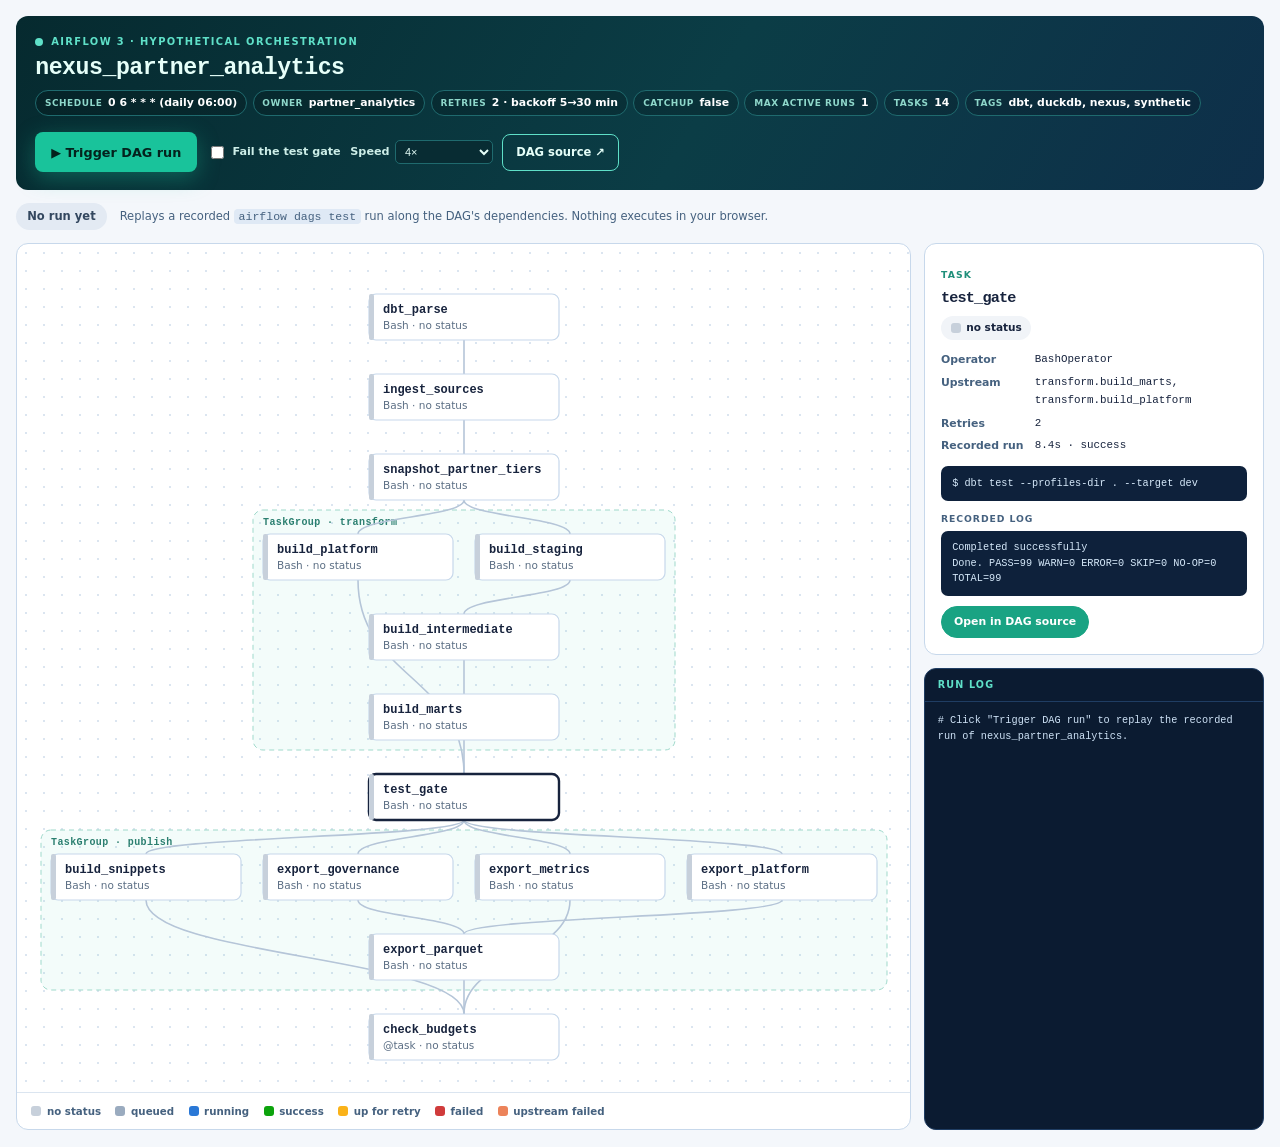
==== airflow.html @ a4c9fb9f "Show the Airflow DAG in the workspace: graph, run replay and sidebar - New airflow.html, opened as a" ====
<!doctype html>
<html lang="en">
<head>
  <meta charset="utf-8">
  <meta name="viewport" content="width=device-width, initial-scale=1">
  <meta name="description" content="The NEXUS Airflow DAG: task graph, a replay of a recorded run, and each task's command and log.">
  <title>Airflow DAG | NEXUS by VIM</title>
  <link rel="icon" type="image/svg+xml" href="assets/favicon.svg">
  <link rel="stylesheet" href="assets/site.css?v=9">
  <link rel="stylesheet" href="assets/airflow.css?v=2">
  <script src="assets/airflow.js?v=4" defer></script>
</head>
<body class="view-page af-page">
  <main class="af" aria-label="Airflow DAG">
    <header class="af-head">
      <div>
        <p class="af-kicker"><i aria-hidden="true"></i>AIRFLOW 3 · HYPOTHETICAL ORCHESTRATION</p>
        <h1 id="af-dag">nexus_partner_analytics</h1>
        <div class="af-meta" id="af-meta"></div>
      </div>
      <div class="af-controls">
        <button type="button" id="af-trigger" class="af-trigger">▶ Trigger DAG run</button>
        <label class="af-check"><input type="checkbox" id="af-fail"> Fail the test gate</label>
        <label class="af-speed">Speed <select id="af-speed"><option value="1">1× (recorded)</option><option value="4" selected>4×</option><option value="12">12×</option></select></label>
        <button type="button" id="af-source" class="af-source">DAG source ↗</button>
      </div>
    </header>
    <section class="af-run" aria-live="polite"><span class="af-run-state" id="af-run-state">No run yet</span><span id="af-run-note">Replays a recorded <code>airflow dags test</code> run along the DAG's dependencies. Nothing executes in your browser.</span></section>
    <div class="af-body">
      <div class="af-graph-wrap"><div class="af-graph" id="af-graph" role="img" aria-label="Airflow task graph"></div><div class="af-legend" id="af-legend"></div></div>
      <aside class="af-side">
        <div class="af-task" id="af-task"></div>
        <div class="af-log"><div class="af-log-head">Run log</div><pre id="af-log"></pre></div>
      </aside>
    </div>
  </main>
</body>
</html>
---- assets/site.css ----
:root{--navy:#09132a;--navy2:#101f3f;--navy3:#17294c;--blue:#5aa8ff;--blue2:#1263d5;--ink:#17233d;--muted:#53637b;--line:#d9e2ee;--paper:#f4f7fb;--white:#fff;--gold:#f5c960;--width:1260px}
*{box-sizing:border-box}html{scroll-behavior:smooth}body{margin:0;color:var(--ink);background:var(--paper);font:400 16px/1.65 system-ui,-apple-system,BlinkMacSystemFont,"Segoe UI",sans-serif}a{color:inherit;text-decoration:none}button{font:inherit}button,a{ -webkit-tap-highlight-color:transparent }a:focus-visible,button:focus-visible,summary:focus-visible{outline:3px solid var(--gold);outline-offset:4px}img{max-width:100%;display:block}.shell{width:min(calc(100% - 3.5rem),var(--width));margin-inline:auto}.skip-link{position:absolute;left:1rem;top:-5rem;z-index:100;padding:.6rem 1rem;background:#fff;color:#111}.skip-link:focus{top:1rem}.section-pad{padding:clamp(5rem,8vw,8rem) 0}.section-index{display:flex;justify-content:space-between;gap:1rem;padding-bottom:.8rem;border-bottom:1px solid #cfd9e6;font-size:.67rem;font-weight:850;letter-spacing:.13em;text-transform:uppercase;color:#45617f}.section-index span:last-child{color:#8190a4}.section-index-light{border-color:#345070;color:#8dc7ff}.section-index-light span:last-child{color:#91aaca}.section-kicker{margin:3.2rem 0 1rem;color:var(--blue2);font-size:.73rem;font-weight:850;letter-spacing:.15em;text-transform:uppercase}h1,h2,h3,p{overflow-wrap:break-word}h2{font-size:clamp(2.75rem,5.1vw,5.35rem);line-height:1.06;letter-spacing:-.055em;margin:0}h2 em{font-family:Georgia,serif;font-weight:400;letter-spacing:-.06em;color:var(--blue2)}.split-heading{display:grid;grid-template-columns:minmax(0,1.2fr) minmax(280px,.56fr);gap:4rem;align-items:end;margin:3.1rem 0}.split-heading>p{margin:0 0 .4rem;color:#566982;font-size:.98rem;line-height:1.75}.button{display:inline-flex;align-items:center;justify-content:space-between;gap:1.5rem;min-height:52px;padding:.8rem 1.1rem;border-radius:7px;font-size:.83rem;font-weight:850;transition:transform .2s,background .2s,border-color .2s}.button:hover{transform:translateY(-2px)}.button-primary{color:#07172f;background:#96c8ff}.button-primary:hover{background:#fff}.button-secondary{color:#f0f7ff;border:1px solid #5d83af;background:#152c50}.button-secondary:hover{border-color:#b4d6ff;background:#1a365e}
.site-header{display:flex;align-items:center;gap:3rem;min-height:78px;padding:.7rem clamp(1.75rem,3.5vw,4rem);position:relative;z-index:10;background:#07132b;color:#f6f9ff;border-bottom:1px solid #223a60}.brand{display:flex;gap:.7rem;align-items:center;flex:0 0 auto}.brand-mark{display:grid;place-items:center;width:38px;height:38px;border:1px solid #6faff4;border-radius:9px;color:#fff;font-size:1.38rem;font-weight:900;line-height:1}.brand-mark span{color:var(--blue);margin-left:-2px}.brand strong,.brand small{display:block;line-height:1.1}.brand strong{font-size:.75rem;letter-spacing:.16em}.brand small{margin-top:.25rem;color:#a6c6ea;font-size:.63rem}.site-header nav{display:flex;gap:clamp(.8rem,2.2vw,2rem);align-items:center;margin-left:auto}.site-header nav a{white-space:nowrap;color:#b8cbe7;font-size:.72rem;font-weight:750}.site-header nav a:hover,.header-cta:hover{color:#fff}.header-cta{white-space:nowrap;font-size:.74rem;font-weight:850;color:#8dc5ff;border-bottom:1px solid #497eaf;padding-bottom:.15rem}
.hero{position:relative;overflow:hidden;color:#f9fbff;background:radial-gradient(circle at 78% 26%,rgba(36,103,210,.36),transparent 35%),radial-gradient(circle at 15% 86%,rgba(17,76,171,.2),transparent 42%),#09132a}.hero-glow{position:absolute;inset:0;pointer-events:none;opacity:.34;background-image:linear-gradient(90deg,transparent 98%,#4174b2 99%),linear-gradient(transparent 98%,#4174b2 99%);background-size:64px 64px;mask-image:linear-gradient(to right,transparent 20%,#000)}.hero-grid{position:relative;z-index:1;display:grid;grid-template-columns:minmax(0,1.08fr) minmax(370px,.92fr);gap:clamp(3rem,5vw,5.5rem);align-items:center;min-height:670px;padding-block:5rem}.eyebrow{margin:0 0 2rem;color:#a8cef6;font-size:.69rem;font-weight:850;letter-spacing:.13em;text-transform:uppercase}.live-dot{display:inline-block;width:7px;height:7px;margin:0 .45rem .05rem 0;background:#75d9d7;border-radius:50%;box-shadow:0 0 0 5px rgba(117,217,215,.12);animation:blink 2s ease-in-out infinite}.hero h1{font-size:clamp(5.4rem,10vw,10.8rem);font-weight:850;line-height:.83;letter-spacing:-.095em;margin:0 0 2.2rem}.hero h1>span{color:var(--blue)}.hero h1 small{display:block;margin-top:1.25rem;font-size:clamp(1.2rem,2vw,2.05rem);font-weight:450;letter-spacing:-.035em;color:#a8d1ff}.hero-lede{max-width:690px;margin:0 0 1.35rem;font-size:clamp(1.9rem,3vw,3.1rem);line-height:1.12;letter-spacing:-.045em;font-weight:650}.hero-lede em{font-family:Georgia,serif;font-weight:400;color:#a7d2ff}.hero-sub{max-width:650px;margin:0;color:#bacbe2;font-size:.93rem;line-height:1.78}.hero-sub strong{color:#fff}.hero-actions{display:flex;flex-wrap:wrap;gap:.75rem;margin-top:2rem}.hero-visual{position:relative;min-height:440px;padding:1.2rem 1.3rem;border:1px solid #4a75ac;border-radius:20px;background:linear-gradient(155deg,rgba(25,49,89,.96),rgba(10,24,51,.96));box-shadow:0 34px 90px rgba(0,0,0,.29),inset 0 1px 0 rgba(255,255,255,.07)}.visual-top,.visual-footer{display:flex;align-items:center;justify-content:space-between;gap:1rem;color:#91b4da;font-size:.63rem;font-weight:850;letter-spacing:.1em}.visual-status{color:#a5d8ff}.visual-status i{display:inline-block;width:7px;height:7px;margin-right:.3rem;background:#6addc8;border-radius:50%;box-shadow:0 0 12px #6addc8}.visual-pipeline{position:relative;display:grid;grid-template-columns:repeat(3,1fr);gap:.7rem;align-items:center;height:205px}.visual-line{position:absolute;left:12%;right:12%;top:50%;height:2px;background:#3b76b2}.traveller{display:block;position:absolute;top:-5px;left:0;width:11px;height:11px;border-radius:50%;background:#b9e0ff;box-shadow:0 0 17px 5px rgba(107,193,255,.75);animation:travel 4s linear infinite}.visual-node{position:relative;z-index:1;display:grid;justify-items:center;gap:.15rem;padding:1.05rem .2rem;border:1px solid #5a86b7;border-radius:12px;background:#19345f;text-align:center;animation:nodeglow 4s ease-in-out infinite}.visual-node:nth-of-type(3){animation-delay:1.2s}.visual-node:nth-of-type(4){animation-delay:2.5s}.visual-node span{font-size:.61rem;color:#8cc9ff;font-weight:850}.visual-node strong{font-size:1.15rem}.visual-node small{font-size:.63rem;color:#a8c5e6}.visual-answer{padding:1.2rem 1.35rem;border:1px solid #5b82ad;border-left:3px solid #8fc7ff;border-radius:9px;background:#102748}.visual-answer>span{display:block;color:#91c8fc;font-size:.62rem;font-weight:850;letter-spacing:.12em}.visual-answer strong{display:block;margin:.3rem 0;color:#fff;font-size:1.33rem;line-height:1.25}.visual-answer p{margin:0;color:#a9c5e3;font-size:.73rem;line-height:1.55}.visual-footer{padding-top:1rem}.visual-footer>span{font-size:1.15rem;letter-spacing:.2em;color:#94c9fb}.visual-footer i{font-style:normal;color:#fff}.visual-footer small{font-size:.62rem;letter-spacing:0}.scope-ribbon{position:relative;z-index:1;display:flex;flex-wrap:wrap;justify-content:space-between;gap:.5rem 2rem;padding:1rem 0 1.25rem;border-top:1px solid #34547e;color:#bdd3eb;font-size:.69rem;font-weight:700;letter-spacing:.03em}.scope-ribbon b{margin-inline:.35rem;color:#8fc8ff}
.story{background:#f5f8fc}.story-grid{display:grid;grid-template-columns:minmax(0,1.1fr) minmax(350px,.74fr);gap:clamp(3rem,6vw,7rem);align-items:center}.story h2{max-width:810px}.story p.large-copy{margin:2.1rem 0 1rem;color:#30415e;font-size:1.16rem;line-height:1.7}.story-grid>div>p:not(.section-kicker):not(.large-copy){max-width:760px;color:#576881}.text-actions{display:flex;gap:2rem;flex-wrap:wrap;margin-top:2rem}.text-actions a{font-size:.79rem;font-weight:850;color:#095bbd;border-bottom:1px solid #8ab6ed}.text-actions a:hover{color:#042e67}.evidence-card{padding:1.5rem;border:1px solid #c7d7eb;border-radius:17px;background:#fff;box-shadow:0 20px 50px rgba(24,59,105,.08)}.evidence-head{display:flex;justify-content:space-between;color:#1766c4;font-size:.65rem;font-weight:850;letter-spacing:.13em}.evidence-head span:last-child{font-size:1.1rem}.lifepal-mark{display:grid;place-items:center;min-height:103px;margin:1rem 0;padding:.5rem;border-radius:8px;background:#edf3fb}.lifepal-mark img{max-height:85px;object-fit:contain}.evidence-card h3{margin:1.1rem 0 .7rem;font-size:clamp(1.5rem,2vw,2.1rem);line-height:1.2;letter-spacing:-.04em}.evidence-card h3 em{font-family:Georgia,serif;font-weight:400;color:#176bc7}.evidence-card>p{margin:0;color:#5a6b80;font-size:.8rem}.evidence-metrics{display:grid;grid-template-columns:1fr 1fr;margin-top:1.4rem;border-top:1px solid #d8e3f0}.evidence-metrics div{padding:.8rem .4rem .7rem 0;border-bottom:1px solid #d8e3f0}.evidence-metrics div:nth-child(even){padding-left:.8rem;border-left:1px solid #d8e3f0}.evidence-metrics strong,.evidence-metrics small{display:block}.evidence-metrics strong{font-size:1.45rem;line-height:1.2;letter-spacing:-.05em}.evidence-metrics strong span{color:#3e96eb}.evidence-metrics small{margin-top:.3rem;color:#65768b;font-size:.68rem}.evidence-note{display:block;margin-top:1rem;color:#78899c;font-size:.62rem;line-height:1.5}
.role-fit{background:#eaf1fa}.fit-cards{display:grid;grid-template-columns:repeat(3,1fr);gap:1rem}.fit-cards article{display:flex;flex-direction:column;min-height:305px;padding:1.6rem;border:1px solid #d2e1ef;border-radius:13px;background:#fff}.card-number{color:#176acb;font-size:.66rem;font-weight:850;letter-spacing:.11em}.fit-cards h3{margin:1.4rem 0 .8rem;font-size:1.55rem;line-height:1.16;letter-spacing:-.04em}.fit-cards p{margin:0;color:#5a6b81;font-size:.78rem;line-height:1.65}.tech-tags{display:flex;flex-wrap:wrap;gap:.4rem;margin-top:auto;padding-top:1.5rem}.tech-tags span{padding:.2rem .5rem;border:1px solid #c8dcee;border-radius:5px;background:#f2f7fd;color:#2a659d;font-size:.61rem;font-weight:800}
.architecture{color:#f5f9ff;background:#0e1d38}.architecture h2 em,.insights h2 em{color:#a8d5ff}.architecture .split-heading>p,.insights .split-heading>p{color:#b8cbe0}.map-accordion{overflow:hidden;border:1px solid #38567b;border-radius:16px;background:#112444}.map-accordion summary{display:flex;align-items:center;justify-content:space-between;gap:1.5rem;min-height:104px;padding:1.3rem 1.5rem;cursor:pointer;list-style:none}.map-accordion summary::-webkit-details-marker{display:none}.map-accordion summary::marker{content:""}.map-accordion summary small,.map-accordion summary strong,.map-accordion summary em{display:block}.map-accordion summary small{color:#8fcaff;font-size:.61rem;font-weight:850;letter-spacing:.14em}.map-accordion summary strong{margin:.18rem 0;font-size:1.5rem;line-height:1.2}.map-accordion summary em{color:#a8bedb;font-size:.72rem;font-style:normal}.map-toggle{display:flex;align-items:center;gap:1rem;color:#9ecbfa;font-size:.66rem;font-weight:850;text-transform:uppercase}.map-toggle b{display:grid;place-items:center;width:30px;height:30px;border:1px solid #6ca2d5;border-radius:50%;font-size:1.2rem;transition:transform .2s}.map-accordion[open] .map-toggle b{transform:rotate(180deg)}.map-accordion[open] .closed-word,.map-accordion:not([open]) .open-word{display:none}.map-body{padding:0 1.2rem 1.2rem;border-top:1px solid #38567b}.map-pulse{position:relative;height:16px;margin:1rem 1rem .2rem;border-top:2px solid #477fb5}.map-pulse span{position:absolute;left:0;top:-7px;width:12px;height:12px;border-radius:50%;background:#9ddaff;box-shadow:0 0 15px 5px rgba(102,184,255,.55);animation:travel 6s linear infinite}.map-stages{display:grid;grid-template-columns:repeat(5,minmax(0,1fr));gap:.65rem}.map-stage{min-width:0;padding:.7rem;border:1px solid #3a5a7f;border-radius:10px;background:#162b4d}.stage-title{min-height:117px;padding:.3rem .3rem .7rem}.stage-title span{color:#8cc9ff;font-size:.6rem;font-weight:850;letter-spacing:.11em}.stage-title h3{margin:.42rem 0 .3rem;font-size:1.08rem;line-height:1.2}.stage-title p{margin:0;color:#a9c1dc;font-size:.67rem;line-height:1.5}.map-stage button{display:grid;gap:.25rem;width:100%;margin-top:.45rem;padding:.75rem;text-align:left;color:#f7fbff;border:1px solid #51739a;border-radius:8px;background:#1c385f;cursor:pointer;transition:transform .2s,background .2s,border-color .2s}.map-stage button:hover{transform:translateY(-2px);background:#23507b;border-color:#8ccfff}.map-stage button small{color:#8dc7fb;font-size:.54rem;font-weight:850;letter-spacing:.1em}.map-stage button strong{font-size:.88rem;line-height:1.2}.map-stage button span{color:#c0d1e5;font-size:.62rem;line-height:1.45}.map-stage button b{margin-top:.25rem;color:#9ed2ff;font-size:.58rem}.map-caption{margin:1rem .2rem .1rem;color:#a5bdd6;font-size:.67rem;line-height:1.5}
.math{background:#f7f9fd}.math-list{border-top:1px solid #ced9e6}.math-list details{border-bottom:1px solid #ced9e6}.math-list summary{display:grid;grid-template-columns:46px minmax(0,1fr) 30px;align-items:center;gap:1rem;min-height:83px;padding:1rem 1.3rem;list-style:none;cursor:pointer}.math-list summary::-webkit-details-marker{display:none}.math-list summary::marker{content:""}.math-list summary:hover{background:#edf4fb}.math-list summary>span{color:#1869c6;font-size:.75rem;font-weight:850}.math-list summary strong{font-size:1.25rem;line-height:1.2;letter-spacing:-.03em}.math-list summary strong small{display:block;margin-top:.25rem;color:#687a91;font-size:.67rem;font-weight:550;letter-spacing:0}.math-list summary i{display:grid;place-items:center;width:29px;height:29px;border:1px solid #92b6db;border-radius:50%;color:#1762b2;font-size:1.2rem;font-style:normal}.math-list details[open] summary i{transform:rotate(45deg)}.math-body{display:grid;grid-template-columns:minmax(0,1.2fr) minmax(250px,.8fr);gap:2rem;padding:0 1.3rem 1.4rem}.math-body p{margin:0;color:#53657b;font-size:.8rem}.math-body .formula{overflow-x:auto;color:#103b70;font:400 clamp(1.3rem,2.4vw,2.15rem)/1.3 Georgia,serif;white-space:nowrap}.math-body strong{color:#123c70}
.insights{color:#f5f9ff;background:radial-gradient(circle at 15% 35%,rgba(38,105,184,.18),transparent 35%),#102746}.insight-totals{display:grid;grid-template-columns:repeat(3,1fr);gap:.8rem;margin-bottom:2rem}.insight-totals>div{padding:1.3rem 1.4rem;border:1px solid #4e709a;border-radius:11px;background:#173355}.insight-totals span,.insight-totals strong,.insight-totals small{display:block}.insight-totals span{color:#9fd1ff;font-size:.61rem;font-weight:850;letter-spacing:.11em}.insight-totals strong{margin:.25rem 0;color:#fff;font-size:clamp(2rem,4vw,3.1rem);line-height:1.1;letter-spacing:-.05em}.insight-totals small{color:#bed0e4;font-size:.68rem}.insight-layout{display:grid;grid-template-columns:minmax(250px,.42fr) minmax(0,.58fr);gap:1rem}.panel-eyebrow{display:block;margin:0 0 .7rem;color:#9bcbfa;font-size:.62rem;font-weight:850;letter-spacing:.13em}.partner-list{display:grid;gap:.5rem}.partner-list>p{color:#b8cce4}.partner-button{display:block;width:100%;padding:.85rem 1rem;border:1px solid #496e99;border-radius:8px;background:#1b3a61;color:#e8f2ff;text-align:left;cursor:pointer}.partner-button:hover,.partner-button.is-active{border-color:#9bd0ff;background:#285280}.partner-button strong,.partner-button small{display:block}.partner-button strong{font-size:.88rem}.partner-button small{color:#adc7e4;font-size:.62rem}.partner-detail{min-height:274px;padding:1.4rem 1.6rem;border:1px solid #6090be;border-radius:11px;background:#1a3b64}.partner-detail h3{margin:.25rem 0 .6rem;font-size:clamp(1.6rem,2.8vw,2.5rem);line-height:1.16;letter-spacing:-.04em}.partner-detail>p:not(.panel-eyebrow){color:#c6d9ed;font-size:.79rem}.partner-stats{display:grid;grid-template-columns:repeat(3,1fr);gap:.6rem;margin:1.2rem 0}.partner-stats div{padding:.8rem;border:1px solid #5b82ab;border-radius:7px;background:#173254}.partner-stats strong,.partner-stats small{display:block}.partner-stats strong{font-size:1.45rem;line-height:1.2}.partner-stats small{color:#b5cce5;font-size:.6rem}.partner-takeaway{margin:1.2rem 0 0;padding-top:.9rem;border-top:1px solid #5378a0}.data-note{margin:1.2rem 0 0;color:#a8bdd5;font-size:.67rem}.data-note a{color:#9fd2ff;text-decoration:underline;text-underline-offset:2px}
.proof{background:#eef3f9}.proof-grid{display:grid;grid-template-columns:minmax(290px,.67fr) minmax(0,1.33fr);gap:1rem}.run-card{display:flex;flex-direction:column;align-items:start;padding:1.5rem;border:1px solid #c7d8eb;border-radius:12px;background:#fff}.run-card .panel-eyebrow{color:#1769c6}.run-card h3{margin:.3rem 0 1.1rem;font-size:1.85rem;line-height:1.16;letter-spacing:-.04em}.run-card pre{width:100%;overflow:auto;margin:0;padding:1rem;border-radius:7px;background:#102640;color:#cce8ff;font-size:.68rem;line-height:1.8}.run-card>p{color:#5b6e84;font-size:.78rem}.run-card .button{margin-top:auto;background:#145eb7;color:#fff}.run-card .button:hover{background:#09457f}.run-card>small{margin-top:.9rem;color:#73869a;font-size:.62rem}.code-window{overflow:hidden;border:1px solid #3a6085;border-radius:12px;background:#0e213b;color:#e2efff}.code-window-top{display:flex;align-items:center;gap:.8rem;padding:.7rem .9rem;border-bottom:1px solid #2d4f75;font:750 .66rem ui-monospace,SFMono-Regular,Menlo,monospace}.code-window-top>span:nth-child(2){overflow:hidden;text-overflow:ellipsis;white-space:nowrap}.code-window-top>span:last-child{margin-left:auto;color:#8dc8ff}.window-dots{display:flex;gap:4px}.window-dots i{width:7px;height:7px;border-radius:50%;background:#f07c7c}.window-dots i:nth-child(2){background:#eec872}.window-dots i:nth-child(3){background:#8adbb9}.code-tabs{display:flex;gap:.2rem;overflow:auto;padding:.4rem .6rem 0;border-bottom:1px solid #2d4f75}.code-tabs button{flex:0 0 auto;padding:.55rem .7rem;color:#a9c2df;border:0;border-bottom:2px solid transparent;background:none;cursor:pointer;font-size:.68rem;font-weight:800}.code-tabs button:hover,.code-tabs button.is-active{color:#fff}.code-tabs button.is-active{border-color:#8ecbff}.proof-code{height:350px;overflow:auto;margin:0;padding:1.1rem;color:#d6e9fa;font:400 .68rem/1.5 ui-monospace,SFMono-Regular,Menlo,monospace;tab-size:2}.proof-code code{font:inherit}.code-footer{display:flex;align-items:center;justify-content:space-between;flex-wrap:wrap;gap:.4rem;padding:.75rem .9rem;border-top:1px solid #2d4f75;color:#a8bfd9;font-size:.64rem}.code-footer a{color:#9ad1ff;font-weight:850}
.conversation{background:#f7f9fc}.conversation-grid{display:grid;grid-template-columns:repeat(3,1fr);gap:1rem}.conversation-grid article{padding:1.4rem 1.5rem;border-top:2px solid #5da7ee;background:#eef4fb}.conversation-grid article>span{color:#1768be;font-size:.64rem;font-weight:850;letter-spacing:.11em}.conversation-grid h3{margin:1rem 0 .7rem;font-size:1.45rem;line-height:1.2;letter-spacing:-.04em}.conversation-grid p{margin:0;color:#5b6d82;font-size:.78rem}.contact{color:#fff;background:radial-gradient(circle at 80% 50%,rgba(48,112,190,.23),transparent 33%),#09182f}.contact-grid{display:flex;justify-content:space-between;align-items:end;gap:3rem}.contact .section-kicker{color:#8ac8ff}.contact h2 em{color:#9dd0ff}.contact-grid p:not(.section-kicker){max-width:650px;color:#b7cce4}.contact-actions{display:grid;justify-items:start;gap:1rem;flex:0 0 auto}.contact-actions>a:not(.button){color:#9acbfa;font-size:.78rem;font-weight:850;border-bottom:1px solid #6e9fcf}.site-footer{color:#96abc7;background:#071224;font-size:.64rem}.site-footer .shell{display:flex;align-items:center;justify-content:space-between;flex-wrap:wrap;gap:.7rem;min-height:85px;padding-block:1rem}.site-footer a{color:#b5d9ff}
.code-dialog{width:min(900px,calc(100% - 2rem));max-height:min(85vh,900px);padding:0;border:1px solid #7097c3;border-radius:13px;background:#10223e;color:#f1f8ff;box-shadow:0 35px 100px rgba(0,0,0,.4)}.code-dialog::backdrop{background:rgba(2,11,26,.8);backdrop-filter:blur(4px)}.dialog-heading{display:flex;justify-content:space-between;gap:1rem;padding:1.1rem 1.3rem .5rem}.dialog-heading small{color:#94ceff;font-size:.59rem;font-weight:850;letter-spacing:.13em}.dialog-heading h2{margin:.2rem 0 0;font-size:1.75rem;letter-spacing:-.04em}.dialog-heading button{align-self:start;width:35px;height:35px;border:1px solid #739ac2;border-radius:50%;background:#1d4069;color:#fff;cursor:pointer;font-size:1.4rem}.code-dialog>p{margin:.2rem 1.3rem 1rem;color:#bcd4ed;font-size:.78rem}.dialog-file{display:flex;justify-content:space-between;gap:1rem;padding:.55rem 1.3rem;border-top:1px solid #355274;border-bottom:1px solid #355274;color:#a4cefa;font:750 .65rem ui-monospace,SFMono-Regular,Menlo,monospace}.code-dialog pre{overflow:auto;max-height:48vh;margin:0;padding:1rem 1.3rem;color:#d9edff;font:400 .7rem/1.55 ui-monospace,SFMono-Regular,Menlo,monospace}.code-dialog>a{display:block;padding:.8rem 1.3rem;border-top:1px solid #355274;color:#99d0ff;font-size:.72rem;font-weight:850}
@keyframes travel{0%{left:0}100%{left:100%}}@keyframes blink{50%{box-shadow:0 0 0 9px rgba(117,217,215,.05)}}@keyframes nodeglow{0%,100%{border-color:#5a86b7}22%{border-color:#addfff;box-shadow:0 0 25px rgba(72,158,245,.35)}}
@media(max-width:1100px){.site-header{gap:1.5rem}.site-header nav{gap:.8rem}.hero-grid{grid-template-columns:1fr .85fr}.map-stages{grid-template-columns:repeat(3,minmax(0,1fr))}.stage-title{min-height:105px}}
@media(max-width:800px){.shell{width:min(calc(100% - 2.2rem),var(--width))}.site-header{flex-wrap:wrap}.site-header nav{order:3;width:100%;margin:0;padding-top:.45rem;border-top:1px solid #254467;justify-content:space-between;overflow-x:auto}.hero-grid,.story-grid,.split-heading,.proof-grid{grid-template-columns:1fr}.hero-grid{min-height:0;padding-block:5rem 3rem}.hero-visual{max-width:650px}.split-heading{gap:1.5rem}.story-grid{gap:3rem}.evidence-card{max-width:620px}.fit-cards,.conversation-grid{grid-template-columns:1fr}.fit-cards article{min-height:0}.map-stages{grid-template-columns:repeat(2,minmax(0,1fr))}.math-body{grid-template-columns:1fr;gap:.5rem}.insight-layout{grid-template-columns:1fr}.contact-grid{align-items:start;flex-direction:column}}
@media(max-width:560px){.site-header{padding:.65rem 1.1rem}.site-header nav{gap:.75rem}.site-header nav a{font-size:.66rem}.header-cta{margin-left:auto}.hero h1{font-size:clamp(4.5rem,20vw,7rem)}.hero h1 small{font-size:1.2rem}.hero-visual{min-height:400px;padding:1rem}.visual-pipeline{height:190px}.visual-node{padding:.8rem .1rem}.visual-node strong{font-size:.91rem}.visual-node small{font-size:.55rem}.visual-answer strong{font-size:1.05rem}.visual-footer small{font-size:.5rem}.section-pad{padding:4.5rem 0}.section-index{font-size:.6rem}.section-index span:last-child{display:none}h2{font-size:clamp(2.45rem,11vw,4rem)}.evidence-card{padding:1.1rem}.fit-cards article{padding:1.2rem}.map-accordion summary{padding:1rem}.map-accordion summary strong{font-size:1.2rem}.map-accordion summary em{font-size:.65rem}.map-toggle .open-word,.map-toggle .closed-word{display:none!important}.map-stages{grid-template-columns:1fr}.stage-title{min-height:0}.map-pulse{display:none}.map-stage{padding:.85rem}.map-stage button{padding:.85rem}.math-list summary{grid-template-columns:27px minmax(0,1fr) 29px;gap:.6rem;padding:.9rem .5rem}.math-list summary strong{font-size:1rem}.math-body{padding:0 .5rem 1rem}.math-body .formula{font-size:1.1rem}.insight-totals{grid-template-columns:1fr;gap:.5rem}.insight-totals>div{padding:1rem}.insight-totals strong{font-size:2.3rem}.partner-stats{grid-template-columns:1fr}.proof-code{height:330px}.site-footer .shell{align-items:start;flex-direction:column}.code-dialog pre{font-size:.63rem}}
@media(prefers-reduced-motion:reduce){html{scroll-behavior:auto}*,*:before,*:after{animation-duration:.01ms!important;transition-duration:.01ms!important}}

/* PlayStation mood, with the NEXUS data path leading the story. */
.hero{background:radial-gradient(circle at 75% 25%,rgba(93,156,226,.3),transparent 34%),radial-gradient(circle at 85% 75%,rgba(238,184,91,.16),transparent 31%),linear-gradient(130deg,#050d1b,#0d213d 58%,#071426)}
.hero::before{content:"";position:absolute;inset:0;background:linear-gradient(115deg,transparent 54%,rgba(99,150,210,.07) 54.2%,transparent 70%)}
.hero-glow{opacity:.22;mask-image:linear-gradient(to right,transparent 15%,#000 85%)}
.hero-grid{min-height:705px}
.hero h1>span,.hero-lede em{color:#f6ce78}
.hero h1 small{color:#e4c891}
.hero .button-primary{background:#f4ca72;color:#181506}
.hero .button-primary:hover{background:#fff0cb}
.hero-visual{display:flex;flex-direction:column;justify-content:space-between;min-height:475px;background:radial-gradient(circle at 80% 10%,rgba(68,128,213,.19),transparent 35%),linear-gradient(155deg,#142e52,#091b34);border:1px solid rgba(247,211,139,.6);border-radius:14px;box-shadow:0 35px 90px rgba(0,0,0,.42),inset 0 1px rgba(255,255,255,.08)}
.hero-visual .visual-top{color:#f5d99a}
.hero-visual .visual-status{color:#ffe2a1}
.hero-visual .visual-status i{background:#efc779;box-shadow:0 0 12px #edbd60}
.hero-visual .visual-node{border-color:#8caed0;background:#173b65}
.hero-visual .visual-node:nth-of-type(3){background:#1b466f}
.hero-visual .visual-line{background:linear-gradient(90deg,#5588ba,#efce85)}
.hero-visual .traveller{background:#ffe3a3;box-shadow:0 0 19px 6px rgba(247,195,111,.66)}
.hero-visual .visual-answer{margin-top:auto;border-color:rgba(245,205,122,.52);border-left:3px solid #e5ba5e;background:rgba(6,21,41,.8)}
.hero-visual .visual-answer>span{color:#f3cf83}
.hero-visual .visual-answer p{color:#d6d8dc}
.hero-visual .visual-footer{color:#e5d4ae}
.scope-ribbon{border-color:rgba(249,214,143,.36);color:#d7d4ca}
.scope-ribbon b{color:#f4ce7a}
.game-feature{position:relative;overflow:hidden;padding:clamp(4rem,7vw,7rem) 0;color:#f7f5ee;background:radial-gradient(circle at 18% 30%,#1c2f3a 0%,transparent 38%),#080e15}
.game-feature::before{content:"";position:absolute;inset:0;pointer-events:none;background:repeating-linear-gradient(110deg,transparent 0 38px,rgba(251,212,142,.025) 39px 40px)}
.game-feature-grid{position:relative;display:grid;grid-template-columns:minmax(280px,.86fr) minmax(0,1.14fr);gap:clamp(2rem,5vw,5.5rem);align-items:start}
.game-kicker{margin:0 0 1.25rem;color:#e5bd72;font-size:.68rem;font-weight:900;letter-spacing:.17em}
.game-copy h2{font-size:clamp(2.65rem,4.7vw,5.2rem);line-height:1.03}
.game-copy h2 em{color:#f1ca80}
.game-copy>p:not(.game-kicker){max-width:540px;margin:1.6rem 0 0;color:#b9c4cb;font-size:.91rem}
.heritage-mark{display:flex;align-items:center;gap:1rem;max-width:530px;margin-top:2.2rem;padding:1rem;border:1px solid #4c5350;background:rgba(255,255,255,.04)}
.heritage-mark img{width:64px;height:82px;flex:0 0 auto;object-fit:contain;object-position:center;background:#f6f6f6;border:1px solid #878787}
.heritage-mark strong,.heritage-mark small{display:block}
.heritage-mark strong{color:#f4d49b;font-size:.72rem;letter-spacing:.04em;text-transform:uppercase}
.heritage-mark small{max-width:330px;margin-top:.3rem;color:#a9b5bb;font-size:.67rem;line-height:1.45}
@media(max-width:800px){.hero{background-position:58% center}.hero::before{background:linear-gradient(90deg,rgba(5,10,19,.95),rgba(5,10,19,.72))}.game-feature-grid{grid-template-columns:1fr}.game-copy>p:not(.game-kicker){max-width:700px}}
@media(max-width:560px){.hero-grid{padding-block:3.6rem 2.5rem}.hero-visual{min-height:440px}.hero-game-logo{max-height:185px}.game-feature{padding-block:4rem}.heritage-mark img{width:54px;height:75px}}
.game-shelf{display:grid;grid-template-columns:repeat(4,minmax(0,1fr));gap:.8rem;margin-bottom:clamp(2.5rem,5vw,4.5rem)}
.game-choice{position:relative;isolation:isolate;display:flex;flex-direction:column;align-items:flex-start;justify-content:flex-end;overflow:hidden;min-width:0;min-height:210px;padding:1rem;border:1px solid #697483;border-radius:2px;background:#101923;color:#fff;text-align:left;cursor:pointer;box-shadow:0 12px 35px rgba(0,0,0,.23);transition:transform .22s,border-color .22s,box-shadow .22s}
.game-choice::after{content:"";position:absolute;inset:0;z-index:-1;background:linear-gradient(180deg,rgba(0,0,0,.02) 24%,rgba(3,9,17,.88) 100%)}
.game-choice img{position:absolute;inset:0;z-index:-2;width:100%;height:100%;object-fit:cover;transition:transform .5s,filter .4s}
.game-choice:hover,.game-choice.is-active{transform:translateY(-4px);border-color:#f0ce85;box-shadow:0 15px 40px rgba(0,0,0,.4)}
.game-choice:hover img,.game-choice.is-active img{transform:scale(1.06)}
.game-choice span{color:#f0d28c;font-size:.57rem;font-weight:900;letter-spacing:.13em;text-shadow:0 2px 6px #000}
.game-choice strong{margin-top:.22rem;font-size:clamp(.95rem,1.7vw,1.35rem);line-height:1.12;letter-spacing:-.04em;text-shadow:0 2px 8px #000}
.game-choice[data-game="revelation"] img,.game-choice[data-game="persona"] img{object-position:center}
.game-choice[data-game="veronica"] img{object-position:40% center}
.game-copy .heritage-mark{margin-top:1rem}
@media(max-width:800px){.game-shelf{grid-template-columns:repeat(2,minmax(0,1fr))}.game-choice{min-height:190px}}
@media(max-width:560px){.game-shelf{gap:.5rem}.game-choice{min-height:155px;padding:.7rem}.game-choice strong{font-size:.88rem}.game-choice span{font-size:.48rem}}
.game-feature{--world-accent:#f1c776}.game-feature[data-world="revelation"]{--world-accent:#91c7ff}.game-feature[data-world="persona"]{--world-accent:#d990e8}.game-feature[data-world="veronica"]{--world-accent:#ee8d91}
.story-bridge{position:relative;isolation:isolate;overflow:hidden;margin-top:clamp(2.5rem,5vw,4.5rem);padding:clamp(1.25rem,2.8vw,2.5rem);border:1px solid color-mix(in srgb,var(--world-accent),transparent 34%);border-radius:13px;background:radial-gradient(circle at 92% 0%,color-mix(in srgb,var(--world-accent),transparent 88%),transparent 42%),linear-gradient(135deg,#10233b,#091725 80%);box-shadow:0 25px 70px rgba(0,0,0,.23)}.story-bridge::before{content:"";position:absolute;inset:0 0 auto;height:3px;background:linear-gradient(90deg,var(--world-accent),transparent 78%);box-shadow:0 0 18px var(--world-accent)}.story-bridge-title{display:flex;flex-wrap:wrap;align-items:baseline;gap:.4rem .9rem;padding-bottom:1.2rem;border-bottom:1px solid rgba(180,206,232,.25)}.story-bridge-title span{color:var(--world-accent);font-size:.59rem;font-weight:900;letter-spacing:.16em}.story-bridge-title strong{font-size:1.2rem;letter-spacing:-.03em}.story-bridge-title small{margin-left:auto;color:#9db4c9;font-size:.62rem}.story-bridge-steps{display:grid;grid-template-columns:repeat(3,minmax(0,1fr));gap:1rem;margin-top:1.2rem}.story-step{position:relative;min-width:0;padding:1.15rem 1rem;border:1px solid rgba(151,184,215,.35);border-radius:8px;background:rgba(13,35,60,.68)}.story-step:not(:last-child)::after{content:"→";position:absolute;z-index:2;top:48%;right:-.85rem;width:1.6rem;height:1.6rem;display:grid;place-items:center;border:1px solid var(--world-accent);border-radius:50%;background:#0b2038;color:var(--world-accent);font-size:.9rem;box-shadow:0 0 14px color-mix(in srgb,var(--world-accent),transparent 60%)}.story-step>span{color:var(--world-accent);font-size:.58rem;font-weight:900;letter-spacing:.12em}.story-step h3{min-height:2.4em;margin:.52rem 0 .5rem;font-size:clamp(1.1rem,1.7vw,1.52rem);line-height:1.2;letter-spacing:-.035em}.story-step p{margin:0;color:#b7cadd;font-size:.71rem;line-height:1.52}.story-step>strong{display:inline-block;margin-top:.8rem;color:#f3dfb4;font-size:.73rem}.story-bridge-note{margin:1.2rem 0 0;color:#90abc6;font-size:.62rem}.story-bridge.is-entering .story-step{animation:story-step-in .56s cubic-bezier(.2,.75,.2,1) both}.story-bridge.is-entering .story-step:nth-child(2){animation-delay:.08s}.story-bridge.is-entering .story-step:nth-child(3){animation-delay:.16s}@keyframes story-step-in{from{opacity:.25;transform:translateY(12px)}to{opacity:1;transform:translateY(0)}}
@media(max-width:800px){.story-bridge-steps{grid-template-columns:1fr}.story-step h3{min-height:0}.story-step:not(:last-child)::after{top:auto;right:calc(50% - .8rem);bottom:-.85rem;transform:rotate(90deg)}.story-bridge-title small{margin-left:0}}
@media(prefers-reduced-motion:reduce){.story-bridge.is-entering .story-step{animation:none!important}}
.experience-stack{display:grid;grid-template-columns:minmax(230px,.45fr) minmax(0,.55fr);gap:2rem;align-items:center;margin-top:2rem;padding:1.7rem;border:1px solid #42607f;border-radius:12px;color:#f7fbff;background:linear-gradient(120deg,#101d32,#172d48)}
.stack-intro>span{color:#ffca79;font-size:.61rem;font-weight:900;letter-spacing:.13em}
.stack-intro h3{margin:.25rem 0 .55rem;font-size:clamp(1.6rem,2.5vw,2.5rem);line-height:1.12;letter-spacing:-.05em}
.stack-intro h3 em{color:#eebd67;font-family:Georgia,serif;font-weight:400}
.stack-intro p{max-width:500px;margin:0;color:#b7c8d9;font-size:.73rem;line-height:1.65}
.stack-logos{display:grid;grid-template-columns:repeat(4,minmax(0,1fr));gap:.55rem}
.stack-logos>div{display:flex;flex-direction:column;align-items:center;justify-content:center;gap:.35rem;min-height:108px;padding:.75rem .45rem;border:1px solid #496483;border-radius:7px;background:#1d3654;text-align:center}
.stack-logos img{width:46px;height:46px;object-fit:contain}
.stack-logos span,.stack-logos strong{color:#d9e6f2;font-size:.61rem;font-weight:800;line-height:1.2}
.stack-logos .stack-lead{border-color:#deab5b;background:#263b53}
.stack-logos .stack-lead strong{color:#ffcf80;font-size:.84rem}
.stack-logos .stack-snowflake{grid-column:1/-1;min-height:82px;background:#153753}
.stack-snowflake img{width:min(100%,250px);height:56px}
@media(max-width:800px){.experience-stack{grid-template-columns:1fr}.stack-logos{max-width:700px}}
@media(max-width:560px){.experience-stack{padding:1.1rem}.stack-logos{grid-template-columns:repeat(2,minmax(0,1fr))}.stack-logos>div{min-height:95px}.stack-logos .stack-snowflake{grid-column:1/-1}}

/* The architecture readout uses the exported dbt mart, while the map opens source. */
.signal-lab{display:grid;grid-template-columns:minmax(0,1.1fr) minmax(170px,.65fr) minmax(210px,.8fr);gap:1.2rem;align-items:stretch;margin:0 0 1.1rem;padding:1.25rem;border:1px solid #5f83aa;border-radius:14px;background:radial-gradient(circle at 82% 10%,rgba(94,160,226,.18),transparent 42%),#183252;box-shadow:0 20px 55px rgba(0,0,0,.14)}
.signal-intro>span,.signal-readout>small{color:#9bcfff;font-size:.57rem;font-weight:900;letter-spacing:.13em}
.signal-intro h3{margin:.3rem 0 .55rem;color:#fff;font-size:clamp(1.35rem,2.2vw,2rem);line-height:1.13;letter-spacing:-.04em}
.signal-intro p{max-width:470px;margin:0;color:#b8cce1;font-size:.72rem;line-height:1.6}
.signal-controls{display:grid;gap:.4rem}
.signal-controls button{padding:.5rem .7rem;border:1px solid #54759b;border-radius:6px;background:#193c62;color:#bdd5ec;text-align:left;cursor:pointer;font-size:.66rem;font-weight:850;transition:background .2s,border-color .2s,transform .2s}
.signal-controls button:hover,.signal-controls button.is-active{transform:translateX(3px);border-color:#f3d08b;background:#2e5377;color:#fff}
.signal-readout{display:flex;flex-direction:column;justify-content:center;padding:.65rem 1rem;border-left:1px solid #6286ad}
.signal-readout>span{color:#f6d68f;font-size:clamp(2rem,4vw,3.5rem);font-weight:850;line-height:1;letter-spacing:-.07em}
.signal-readout p{min-height:2.6em;margin:.55rem 0;color:#d6e4f3;font-size:.67rem;line-height:1.45}
.signal-meter,.math-meter{position:relative;overflow:hidden;height:9px;border:1px solid #779fc3;border-radius:20px;background:#0c2544}
.signal-meter i,.math-meter i{display:block;height:100%;border-radius:20px;background:linear-gradient(90deg,#6cb8ff,#f3cf7b);box-shadow:0 0 16px #8ac9f0;transition:width .5s ease}
.signal-meter::after{content:"";position:absolute;inset:0 auto 0 -25%;width:25%;background:linear-gradient(90deg,transparent,rgba(255,255,255,.52),transparent);animation:signalSweep 3s linear infinite}
.signal-readout>small{margin-top:.65rem;font-size:.5rem;letter-spacing:.05em}
@keyframes signalSweep{to{left:110%}}
@media(max-width:1000px){.signal-lab{grid-template-columns:1fr 1fr}.signal-intro{grid-column:1/-1}}
@media(max-width:650px){.signal-lab{grid-template-columns:1fr}.signal-intro{grid-column:auto}.signal-readout{border-left:0;border-top:1px solid #6286ad;padding:1rem .2rem .2rem}.signal-readout p{min-height:0}}

/* Equations are interactive examples, not alternate source data. */
.math-explorer,.fanout-explorer{margin:0 1.3rem 1.3rem;padding:1.2rem 1.35rem;border:1px solid #bbd2e9;border-radius:10px;background:linear-gradient(130deg,#e9f3ff,#f8fbff)}
.math-explorer-head{display:flex;justify-content:space-between;align-items:center;gap:1rem}
.math-explorer-head>span,.fanout-explorer>div:first-child>span{color:#1764b8;font-size:.57rem;font-weight:900;letter-spacing:.13em}
.math-explorer-head strong{color:#0d3970;font-size:clamp(1.35rem,2.4vw,2rem);letter-spacing:-.05em}
.math-explorer>p,.fanout-explorer p{margin:.15rem 0 1rem;color:#5b6f83;font-size:.67rem;line-height:1.5}
.math-sliders{display:grid;grid-template-columns:1fr 1fr;gap:1.5rem;margin:1.2rem 0}
.math-sliders label{display:grid;grid-template-columns:1fr auto;gap:.6rem;align-items:center;color:#294b73;font-size:.69rem;font-weight:800}
.math-sliders output{color:#0a59ad;font-size:1rem;font-weight:900}
.math-sliders input{grid-column:1/-1;width:100%;accent-color:#176bc5;cursor:pointer}
.math-meter{height:12px;border-color:#91b6db;background:#d3e6f8}
.fanout-explorer{display:grid;grid-template-columns:minmax(0,1fr) auto;gap:.8rem 1rem;align-items:center}
.fanout-explorer p{margin:.3rem 0 0}
.fanout-controls{display:flex;gap:.35rem}
.fanout-controls button{padding:.5rem .65rem;border:1px solid #a4c4e2;border-radius:5px;background:#fff;color:#2b5d8d;cursor:pointer;font-size:.63rem;font-weight:800}
.fanout-controls button.is-active{border-color:#1a66b8;background:#155fb3;color:#fff}
.fanout-rows{display:flex;gap:.5rem;grid-column:1/-1;min-height:36px;align-items:center}
.fanout-rows i{display:block;width:45px;height:27px;border:1px solid #4b93d5;border-radius:5px;background:linear-gradient(135deg,#74b6ef,#c6e2fa);box-shadow:0 3px 7px rgba(25,89,153,.17);animation:rowReveal .28s ease both}
.fanout-rows.is-raw i{border-color:#de9a62;background:linear-gradient(135deg,#f0bb89,#f7ddc2)}
@keyframes rowReveal{from{opacity:0;transform:translateY(8px)}to{opacity:1;transform:translateY(0)}}
@media(max-width:650px){.math-explorer,.fanout-explorer{margin-inline:.5rem;padding:1rem}.math-explorer-head{align-items:start;flex-direction:column}.math-sliders,.fanout-explorer{grid-template-columns:1fr}.fanout-rows{grid-column:auto}.fanout-controls{flex-wrap:wrap}.math-body .formula{white-space:normal;overflow-wrap:anywhere}}
.game-feature .section-index{margin-bottom:2rem}

/* Persona 6 cues: original high-contrast circular glyphs and sharp route lighting. */
.visual-node svg{width:35px;height:35px;margin-bottom:.3rem;padding:6px;border:2px solid #f5f6fb;border-radius:50%;background:#040c19;color:#f5f6fb;filter:drop-shadow(0 0 7px rgba(114,191,255,.4))}
.visual-line .traveller-two{animation-delay:-2s;background:#79c7ff;box-shadow:0 0 17px 5px rgba(100,181,255,.65)}
.visual-node{transition:transform .25s,border-color .25s}.visual-node:hover{transform:translateY(-5px);border-color:#fff}
.map-accordion{position:relative;isolation:isolate}
.map-art-cycle{position:absolute;z-index:0;inset:0 0 auto;height:245px;overflow:hidden;pointer-events:none}
.map-art-cycle img{position:absolute;inset:0;width:100%;height:100%;object-fit:cover;object-position:center 35%;opacity:0;filter:saturate(.9) contrast(1.08);animation:worldCrossfade 28s linear infinite}
.map-art-cycle img:nth-child(2){animation-delay:7s}.map-art-cycle img:nth-child(3){animation-delay:14s}.map-art-cycle img:nth-child(4){animation-delay:21s}
.map-art-cycle::after{content:"";position:absolute;inset:0;background:linear-gradient(90deg,rgba(8,22,44,.97),rgba(8,22,44,.72) 42%,rgba(8,22,44,.38)),linear-gradient(0deg,#112444,transparent 42%)}
@keyframes worldCrossfade{0%{opacity:.8}20%{opacity:.8}25%{opacity:0}95%{opacity:0}100%{opacity:.8}}
.map-accordion>summary,.map-accordion>.map-body{position:relative;z-index:1}
.map-accordion>summary{min-height:145px;background:transparent}
.map-body{background:rgba(10,27,51,.62)}
.map-caption a{color:#a8d7ff;text-decoration:underline;text-underline-offset:2px}
.route-console{margin:.9rem .2rem 1rem;padding:.55rem .7rem .65rem;border:1px solid rgba(117,165,211,.45);border-radius:9px;background:rgba(8,24,47,.76)}
.route-label{display:flex;align-items:center;justify-content:space-between;gap:1rem;color:#a5d4ff;font-size:.59rem;font-weight:900;letter-spacing:.12em}
.route-label b{color:#f3d88f}
.route-label button{padding:.24rem .55rem;border:1px solid #769dc4;border-radius:5px;background:#1f436a;color:#fff;cursor:pointer;font-size:.58rem;font-weight:800;letter-spacing:.03em}
.route-label button:hover{background:#32689d}
.route-track{position:relative;display:grid;grid-template-columns:repeat(5,minmax(0,1fr));align-items:center;height:55px;margin-top:.25rem}
.route-track::before{content:"";position:absolute;left:10%;right:10%;top:50%;height:3px;background:linear-gradient(90deg,#6295cc,#8ab8db,#e7c675);transform:translateY(-50%);box-shadow:0 0 11px rgba(105,190,255,.55)}
.route-station{position:relative;z-index:1;display:grid;place-items:center;justify-self:center;width:32px;height:32px;border:2px solid #8cbbdf;border-radius:50%;background:#0c2544;color:#cfe9ff;font-size:.59rem;font-weight:900;box-shadow:0 0 0 4px rgba(8,30,57,.85)}
.route-packet{position:absolute;z-index:2;left:10%;top:50%;width:18px;height:18px;border:2px solid #fff;border-radius:50%;background:#f5d081;box-shadow:0 0 15px 7px rgba(239,203,117,.8);transform:translate(-50%,-50%)}
.route-console.is-replaying .route-packet{animation:routeTravel 4.5s ease-in-out both}
.route-console.is-replaying .route-station{animation:stationFlash .72s ease both;animation-delay:calc(var(--station)*.9s)}
@keyframes routeTravel{from{left:10%}to{left:90%}}
@keyframes stationFlash{0%,100%{border-color:#8cbbdf;background:#0c2544;box-shadow:0 0 0 4px rgba(8,30,57,.85)}45%{border-color:#ffe1a1;background:#2e5376;box-shadow:0 0 20px 9px rgba(241,199,111,.42)}}
.map-stage:nth-child(1){--stage:0}.map-stage:nth-child(2){--stage:1}.map-stage:nth-child(3){--stage:2}.map-stage:nth-child(4){--stage:3}.map-stage:nth-child(5){--stage:4}
.map-stages.is-replaying .map-stage{animation:stageTrace .9s ease both;animation-delay:calc(var(--stage)*.9s)}
@keyframes stageTrace{0%,100%{border-color:#3a5a7f;box-shadow:none}45%{border-color:#f4d488;box-shadow:0 0 24px rgba(245,203,104,.25)}}
.map-stage{background:rgba(20,43,78,.91);backdrop-filter:blur(5px)}
.stage-title{position:relative;padding-right:52px}
.stage-badge{position:absolute;right:.3rem;top:.3rem;display:grid;place-items:center;width:42px;height:42px;border:2px solid #f5f8ff;border-radius:50%;background:#030a16;color:#fff;box-shadow:0 0 0 3px rgba(95,148,200,.3)}
.stage-badge::after{content:"";position:absolute;right:-5px;top:3px;width:11px;height:3px;transform:rotate(-35deg);background:#f5f8ff}
.stage-badge svg{width:24px;height:24px}
.map-stage button{position:relative;padding-right:2.4rem;background:rgba(29,60,100,.92)}
.block-icon{position:absolute;right:.6rem;top:.63rem;width:25px;height:25px;padding:4px;border:1px solid #d7ecff;border-radius:50%;background:#07182f;color:#fff;transition:transform .2s,background .2s}
.map-stage button:hover .block-icon,.map-stage button:focus-visible .block-icon{transform:rotate(-11deg) scale(1.1);background:#296294}
.map-proof-strip{display:grid;grid-template-columns:minmax(210px,.33fr) minmax(0,.67fr);gap:1rem;align-items:center;margin:.9rem .2rem 1.2rem;padding:.9rem 1.1rem;border:1px solid #cbd9ea;border-radius:10px;background:rgba(249,251,255,.96);color:#16233e;box-shadow:0 14px 35px rgba(0,0,0,.14)}
.map-proof-lead img{width:170px;max-height:45px;object-fit:contain;object-position:left center}
.map-proof-lead>span,.map-proof-lead>strong,.map-proof-lead>a{display:block}
.map-proof-lead>span{margin-top:.2rem;color:#1565bc;font-size:.52rem;font-weight:900;letter-spacing:.13em}
.map-proof-lead>strong{font-size:.87rem;line-height:1.18}
.map-proof-lead>a{margin-top:.25rem;color:#1768bf;font-size:.55rem;font-weight:850}
.map-proof-numbers{display:grid;grid-template-columns:repeat(4,minmax(0,1fr));gap:.4rem}
.map-proof-numbers>div{min-width:0;padding:.48rem .56rem;border-left:1px solid #d0ddec}
.map-proof-numbers strong,.map-proof-numbers small{display:block}
.map-proof-numbers strong{font-size:clamp(.83rem,1.35vw,1.25rem);line-height:1.1;letter-spacing:-.04em;white-space:nowrap}
.map-proof-numbers small{margin-top:.25rem;color:#64758d;font-size:.53rem;line-height:1.25}
@media(max-width:950px){.map-proof-strip{grid-template-columns:1fr}.map-proof-numbers{grid-template-columns:repeat(4,minmax(0,1fr))}}
@media(max-width:650px){.map-art-cycle{height:195px}.map-accordion>summary{min-height:150px}.route-label{font-size:.48rem}.route-track{height:46px}.route-station{width:26px;height:26px;font-size:.49rem}.route-packet{width:14px;height:14px}.map-proof-numbers{grid-template-columns:repeat(2,minmax(0,1fr))}.map-proof-numbers strong{font-size:1rem}.map-proof-strip{padding:.85rem}.stage-badge{width:38px;height:38px}.stage-badge svg{width:21px;height:21px}}
@media(prefers-reduced-motion:reduce){.map-art-cycle img{animation:none!important;opacity:0}.map-art-cycle img:first-child{opacity:.8}.route-console.is-replaying .route-packet,.route-console.is-replaying .route-station,.map-stages.is-replaying .map-stage{animation:none!important}}

/* Original flowing light and floating controller symbols, inspired by the PS5 visual mood. */
.hero-presented{display:flex;align-items:center;gap:.9rem;max-width:535px;margin-top:1.35rem;padding:.65rem .8rem;border:1px solid rgba(142,189,245,.38);border-left:3px solid #9ed4ff;border-radius:9px;background:rgba(16,42,78,.75);box-shadow:0 15px 45px rgba(0,0,0,.16)}
.hero::before{content:"";position:absolute;inset:-20%;pointer-events:none;background:radial-gradient(ellipse at 65% 28%,rgba(93,158,255,.26),transparent 26%),radial-gradient(ellipse at 35% 69%,rgba(51,104,225,.19),transparent 28%);filter:blur(26px);animation:heroAurora 16s ease-in-out infinite alternate}
.hero-presented img{flex:0 0 auto;width:62px;height:90px;object-fit:cover;border:1px solid rgba(255,255,255,.45);border-radius:4px;background:#f2f3f6}
.hero-presented small,.hero-presented strong,.hero-presented em{display:block;line-height:1.2}
.hero-presented small{color:#9dcfff;font-size:.55rem;font-weight:850;letter-spacing:.12em}
.hero-presented strong{margin:.22rem 0;color:#fff;font-size:1.1rem;letter-spacing:-.025em}
.hero-presented em{color:#bfd1e8;font-size:.65rem;font-style:normal}
.hero-visual{isolation:isolate;overflow:hidden}
.hero-visual>.visual-top,.hero-visual>.visual-pipeline,.hero-visual>.visual-answer,.hero-visual>.visual-footer{position:relative;z-index:1}
.ps5-atmosphere{position:absolute;z-index:0;inset:0;overflow:hidden;border-radius:inherit;pointer-events:none;background:radial-gradient(circle at 72% 8%,rgba(126,176,255,.19),transparent 31%),radial-gradient(circle at 24% 72%,rgba(56,126,244,.16),transparent 38%);background-size:140% 140%;animation:psAura 17s ease-in-out infinite alternate}
.ps5-atmosphere::before{content:"";position:absolute;inset:-15% -25%;background:linear-gradient(112deg,transparent 32%,rgba(135,193,255,.03) 45%,rgba(183,226,255,.16) 50%,rgba(87,151,248,.04) 55%,transparent 68%);transform:translateX(-38%) rotate(-10deg);animation:psSweep 13s ease-in-out infinite}
.ps-ribbon{position:absolute;display:block;width:145%;height:260px;left:-22%;border:1px solid rgba(167,210,255,.28);border-radius:50%;box-shadow:0 0 24px rgba(108,177,251,.14),inset 0 0 24px rgba(105,173,255,.1);transform:rotate(-15deg);animation:psRibbon 18s ease-in-out infinite alternate}
.ps-ribbon-one{top:7%}.ps-ribbon-two{top:48%;left:3%;border-color:rgba(115,170,255,.2);animation-delay:-7s;animation-duration:22s}
.ps-glyph{position:absolute;color:rgba(202,232,255,.3);font-size:clamp(2rem,5vw,4.7rem);font-weight:250;line-height:1;text-shadow:0 0 24px rgba(129,192,255,.38);animation:psFloat 15s ease-in-out infinite alternate}
.ps-glyph-one{top:13%;left:15%}.ps-glyph-two{top:52%;left:74%;animation-delay:-4s}.ps-glyph-three{top:73%;left:25%;animation-delay:-8s}.ps-glyph-four{top:26%;left:82%;animation-delay:-11s}
.map-accordion>.ps5-atmosphere{background-color:transparent;opacity:.7}
.map-accordion>.ps5-atmosphere .ps-ribbon{height:320px;border-color:rgba(174,208,255,.19)}
@keyframes psAura{from{background-position:0 0}to{background-position:100% 100%}}
@keyframes heroAurora{from{transform:translate3d(-5%,3%,0) scale(.95)}to{transform:translate3d(7%,-6%,0) scale(1.07)}}
@keyframes psSweep{0%,10%{transform:translateX(-45%) rotate(-10deg);opacity:.2}50%{opacity:.8}90%,100%{transform:translateX(43%) rotate(-10deg);opacity:.15}}
@keyframes psRibbon{from{transform:translate3d(-2%,5%,0) rotate(-19deg) scale(1)}to{transform:translate3d(8%,-7%,0) rotate(-8deg) scale(1.08)}}
@keyframes psFloat{from{transform:translate3d(0,12px,0) rotate(-16deg);opacity:.15}to{transform:translate3d(26px,-26px,0) rotate(12deg);opacity:.5}}
@media(max-width:560px){.hero-presented{gap:.7rem}.hero-presented img{width:50px;height:73px}.hero-presented strong{font-size:.95rem}.hero-presented small{font-size:.48rem}.hero-presented em{font-size:.57rem}.ps-glyph{font-size:2.6rem}.ps-ribbon{height:180px}.map-accordion>.ps5-atmosphere .ps-ribbon{height:230px}}
@media(prefers-reduced-motion:reduce){.hero::before,.ps5-atmosphere,.ps5-atmosphere::before,.ps-ribbon,.ps-glyph{animation:none!important}}

/* Persona-inspired hero backdrop: original broken circles, graphic cuts, and green ink light. */
.persona-hero-bg{position:absolute;z-index:0;inset:0;overflow:hidden;pointer-events:none;background:radial-gradient(circle at 4% 47%,rgba(48,153,99,.18),transparent 28%),radial-gradient(circle at 96% 25%,rgba(75,178,119,.16),transparent 25%)}
.persona-ring{position:absolute;display:block;width:min(43vw,670px);aspect-ratio:1;border:15px solid rgba(235,255,241,.17);border-left-color:transparent;border-bottom-color:rgba(235,255,241,.045);border-radius:50%;box-shadow:0 0 0 1px rgba(175,236,191,.08),0 0 75px rgba(65,181,117,.14),inset 0 0 55px rgba(65,181,117,.1);animation:personaTurn 26s linear infinite}
.persona-ring::before,.persona-ring::after{content:"";position:absolute;border-radius:50%}
.persona-ring::before{inset:9%;border:2px dashed rgba(221,255,232,.24)}
.persona-ring::after{inset:30%;border:7px solid rgba(235,255,241,.09);border-right-color:transparent;box-shadow:0 0 24px rgba(120,228,155,.13)}
.persona-ring-left{left:-12%;top:-31%;transform:rotate(-30deg)}
.persona-ring-right{right:-13%;bottom:-38%;animation-direction:reverse;animation-duration:31s}
.persona-slice{position:absolute;display:block;width:27%;height:140%;top:-20%;background:linear-gradient(90deg,transparent,rgba(234,255,241,.1),rgba(84,184,116,.12),transparent);clip-path:polygon(36% 0,64% 0,43% 100%,14% 100%);transform:translateX(0) rotate(9deg);animation:personaCut 14s ease-in-out infinite alternate}
.persona-slice-one{left:4%}.persona-slice-two{right:3%;animation-delay:-7s;animation-duration:18s;opacity:.74;transform:rotate(-10deg)}
.persona-scan{position:absolute;inset:-10% auto -10% -40%;width:28%;background:linear-gradient(90deg,transparent,rgba(200,255,222,.02) 35%,rgba(235,255,244,.13) 50%,rgba(200,255,222,.02) 65%,transparent);transform:skewX(-15deg);animation:personaScan 12s ease-in-out infinite}
.persona-mark{position:absolute;color:rgba(223,255,230,.14);font-size:clamp(6rem,13vw,13rem);font-weight:800;line-height:1;text-shadow:0 0 38px rgba(92,212,133,.18);animation:personaMark 17s ease-in-out infinite alternate}
.persona-mark-one{left:2%;bottom:4%}.persona-mark-two{right:2%;top:0;animation-delay:-8s}
@keyframes personaTurn{from{rotate:0deg}to{rotate:360deg}}
@keyframes personaCut{from{translate:-10% 0;opacity:.2}to{translate:15% 0;opacity:.74}}
@keyframes personaScan{0%,15%{left:-40%;opacity:0}35%{opacity:1}70%,100%{left:110%;opacity:0}}
@keyframes personaMark{from{transform:translate3d(0,10px,0) rotate(-8deg);opacity:.12}to{transform:translate3d(32px,-28px,0) rotate(8deg);opacity:.3}}
@media(max-width:800px){.persona-ring{width:360px;border-width:11px}.persona-ring-left{left:-215px;top:-100px}.persona-ring-right{right:-225px;bottom:-90px}.persona-slice{opacity:.35}.persona-mark{font-size:6rem}}
@media(prefers-reduced-motion:reduce){.persona-ring,.persona-slice,.persona-scan,.persona-mark{animation:none!important}.persona-scan{opacity:0}}

/* Four editorial game worlds move behind the full architecture section. */
.architecture{position:relative;isolation:isolate;overflow:hidden}
.architecture>.shell{position:relative;z-index:1}
.architecture-worlds{position:absolute;z-index:0;inset:0;overflow:hidden;pointer-events:none;background:#0e1d38}
.architecture-worlds img{position:absolute;inset:0;width:100%;height:100%;object-fit:cover;object-position:center 38%;opacity:0;filter:saturate(.82) contrast(1.1);animation:architectureWorld 32s ease-in-out infinite}
.architecture-worlds img:nth-child(2){animation-delay:8s;object-position:center 32%}
.architecture-worlds img:nth-child(3){animation-delay:16s;object-position:center 30%}
.architecture-worlds img:nth-child(4){animation-delay:24s;object-position:center 36%}
.architecture-worlds::after{content:"";position:absolute;inset:0;background:linear-gradient(90deg,rgba(9,23,46,.9) 0%,rgba(9,23,46,.76) 42%,rgba(9,23,46,.64) 100%),linear-gradient(180deg,rgba(9,23,46,.34),rgba(9,23,46,.2) 35%,rgba(9,23,46,.68) 100%)}
@keyframes architectureWorld{0%{opacity:.68;transform:scale(1.025)}21%{opacity:.7}28%{opacity:0;transform:scale(1.105)}96%{opacity:0}100%{opacity:.68;transform:scale(1.025)}}

/* The map header has its own PlayStation-style light trail and controller symbols. */
.map-accordion{background:rgba(10,27,52,.94);box-shadow:0 30px 75px rgba(0,5,17,.3)}
.map-accordion>summary{position:relative;isolation:isolate;overflow:hidden;background:linear-gradient(110deg,#0a1b36,#12325a 58%,#10294e)}
.map-summary-copy,.map-toggle{position:relative;z-index:2}
.map-summary-fx{position:absolute;z-index:1;inset:0;overflow:hidden;pointer-events:none;background:radial-gradient(circle at 80% 22%,rgba(70,153,255,.34),transparent 38%),radial-gradient(circle at 30% 100%,rgba(53,102,204,.2),transparent 43%)}
.map-summary-fx::before{content:"";position:absolute;inset:0;background:repeating-linear-gradient(100deg,transparent 0 55px,rgba(156,204,255,.055) 56px,transparent 58px);animation:mapGridDrift 18s linear infinite}
.map-light{position:absolute;top:-75%;left:-55%;width:44%;height:260%;transform:skewX(-28deg);background:linear-gradient(90deg,transparent,rgba(179,218,255,.035) 25%,rgba(187,224,255,.28) 50%,rgba(116,179,255,.05) 75%,transparent);filter:blur(3px);animation:mapLightSweep 11s ease-in-out infinite}
.map-light-two{animation-delay:-5.5s;opacity:.65;filter:blur(9px)}
.map-orbit{position:absolute;right:13%;top:-130px;width:390px;height:390px;border:2px solid rgba(167,214,255,.22);border-right-color:rgba(218,239,255,.72);border-radius:50%;box-shadow:0 0 36px rgba(79,162,255,.2),inset 0 0 35px rgba(89,171,255,.12);animation:mapOrbit 22s linear infinite}
.map-orbit::before,.map-orbit::after{content:"";position:absolute;inset:29px;border:1px dashed rgba(173,218,255,.25);border-radius:50%}
.map-orbit::after{inset:89px;border:6px solid rgba(205,234,255,.12);border-left-color:transparent}
.map-symbol{position:absolute;color:rgba(212,237,255,.38);font-size:clamp(2rem,4vw,4.2rem);font-style:normal;font-weight:300;line-height:1;text-shadow:0 0 24px rgba(121,191,255,.62);animation:mapSymbolFloat 10s ease-in-out infinite alternate}
.map-symbol-circle{right:42%;top:10%}.map-symbol-triangle{right:29%;bottom:5%;animation-delay:-3s}.map-symbol-square{right:14%;top:3%;animation-delay:-6s}.map-symbol-cross{right:6%;bottom:-12%;animation-delay:-8s}
@keyframes mapGridDrift{to{transform:translateX(58px)}}
@keyframes mapLightSweep{0%,10%{left:-55%;opacity:0}32%{opacity:.9}70%,100%{left:125%;opacity:0}}
@keyframes mapOrbit{to{transform:rotate(360deg)}}
@keyframes mapSymbolFloat{from{transform:translate3d(0,10px,0) rotate(-8deg);opacity:.2}to{transform:translate3d(13px,-13px,0) rotate(8deg);opacity:.6}}
@media(max-width:650px){.map-summary-fx .map-orbit{right:-145px}.map-symbol{font-size:2.2rem;opacity:.18}.map-symbol-circle{right:28%}.map-symbol-triangle{right:9%}.map-symbol-square,.map-symbol-cross{display:none}.architecture-worlds img{object-position:65% center}}
@media(prefers-reduced-motion:reduce){.architecture-worlds img,.map-summary-fx::before,.map-light,.map-orbit,.map-symbol{animation:none!important}.architecture-worlds img{opacity:0}.architecture-worlds img:first-child{opacity:.68}.map-light{display:none}}

/* The normalized source boundary sits between the event map and its analytics use. */
.normalization-bridge{position:relative;overflow:hidden;margin-top:1.25rem;padding:1.5rem;border:1px solid rgba(241,201,127,.68);border-radius:15px;background:radial-gradient(circle at 93% 2%,rgba(102,166,229,.16),transparent 36%),linear-gradient(135deg,rgba(12,31,57,.96),rgba(7,21,42,.97));box-shadow:0 22px 52px rgba(1,8,22,.22)}
.normalization-bridge::before{content:"";position:absolute;inset:0 0 auto;height:2px;background:linear-gradient(90deg,#f4cb77,#8fcfff,transparent)}
.normalization-heading{display:grid;grid-template-columns:minmax(0,1.1fr) minmax(260px,.7fr);gap:2rem;align-items:end}
.normalization-heading span,.normalization-entity small{color:#f2ce89;font-size:.62rem;font-weight:900;letter-spacing:.13em}
.normalization-heading h3{margin:.4rem 0 0;color:#fff;font-size:clamp(1.6rem,2.7vw,2.8rem);line-height:1.1;letter-spacing:-.05em}
.normalization-heading h3 em{color:#f2ce89;font-family:Georgia,serif;font-weight:400}
.normalization-heading p{margin:0;color:#bfd4e9;font-size:.78rem;line-height:1.6}
.normalization-entities{display:grid;grid-template-columns:repeat(4,minmax(0,1fr));gap:.65rem;margin-top:1.35rem}
.normalization-entity{display:flex;flex-direction:column;align-items:start;gap:.35rem;min-width:0;min-height:165px;padding:1rem;border:1px solid #426b93;border-radius:9px;background:rgba(22,52,85,.76)}
.normalization-entity strong{color:#fff;font-size:1.25rem;line-height:1.2}
.normalization-entity code{max-width:100%;overflow-wrap:anywhere;color:#b5ddff;font-size:.68rem}
.normalization-entity span{margin-top:auto;color:#bdcfe1;font-size:.67rem;line-height:1.5}
.normalization-entity span code{color:#f4d89b}
.normalization-footer{display:flex;align-items:center;justify-content:space-between;gap:1.5rem;margin-top:1.2rem;padding-top:1rem;border-top:1px solid rgba(139,183,224,.26)}
.normalization-footer p{max-width:820px;margin:0;color:#bfd3e6;font-size:.72rem;line-height:1.6}
.normalization-footer strong{color:#f5d491}
.normalization-footer button{flex:0 0 auto;padding:.65rem .85rem;border:1px solid #9ecbf6;border-radius:6px;background:#183e69;color:#e2f3ff;cursor:pointer;font-size:.7rem;font-weight:850}
.normalization-footer button:hover{background:#245888}
@media(max-width:920px){.normalization-heading{grid-template-columns:1fr;gap:.7rem}.normalization-entities{grid-template-columns:repeat(2,minmax(0,1fr))}}
@media(max-width:620px){.normalization-bridge{padding:1rem}.normalization-entities{grid-template-columns:1fr}.normalization-entity{min-height:0}.normalization-entity span{margin-top:.2rem}.normalization-footer{align-items:start;flex-direction:column}}

/* Precisely drawn PlayStation controller shapes and their familiar colors. */
.ps-triangle{color:#54c66e}.ps-circle{color:#ed6068}.ps-cross{color:#63a9f4}.ps-square{color:#d77add}
.ps-controller-buttons{display:flex;align-items:center;gap:.5rem}
.ps-controller-buttons svg{display:block;width:23px;height:23px;filter:drop-shadow(0 0 5px currentColor)}
.ps-glyph{width:clamp(2.3rem,5vw,4.7rem);height:clamp(2.3rem,5vw,4.7rem);filter:drop-shadow(0 0 13px currentColor)}
.map-symbol{display:block;width:clamp(2rem,4vw,4rem);height:clamp(2rem,4vw,4rem);filter:drop-shadow(0 0 12px currentColor)}
@media(max-width:560px){.ps-controller-buttons svg{width:18px;height:18px}.ps-glyph{width:2.6rem;height:2.6rem}.map-symbol{width:2.2rem;height:2.2rem}}

/* Four source-backed charts in the editorial game section. */
.chart-suite{position:relative;margin-top:clamp(3.5rem,7vw,6rem);padding-top:2.1rem;border-top:1px solid rgba(220,235,248,.23)}
.story-bridge+.chart-suite{margin-top:2.2rem}.chart-card{position:relative;transition:border-color .45s,box-shadow .45s}.chart-card.is-story-focus{border-color:var(--world-accent);box-shadow:0 0 0 1px color-mix(in srgb,var(--world-accent),transparent 22%),0 18px 44px rgba(0,0,0,.22),0 0 30px color-mix(in srgb,var(--world-accent),transparent 83%)}.chart-card.is-story-focus .chart-number{color:var(--world-accent)}
.chart-suite-heading{display:grid;grid-template-columns:minmax(0,1fr) minmax(250px,.72fr);gap:2rem;align-items:end;margin-bottom:1.5rem}
.chart-suite-heading span{display:block;color:#f2cf83;font-size:.62rem;font-weight:900;letter-spacing:.16em}
.chart-suite-heading h3{margin:.4rem 0 0;font-size:clamp(2rem,3.6vw,3.6rem);line-height:1.05;letter-spacing:-.055em}
.chart-suite-heading p{max-width:470px;margin:0;color:#b6c5d1;font-size:.84rem;line-height:1.65}
.chart-slide-controls{display:flex;align-items:center;justify-content:space-between;flex-wrap:wrap;gap:1rem;margin:0 0 1rem}
.chart-slide-controls[hidden]{display:none}
.chart-slide-tabs,.chart-slide-navigation{display:flex;align-items:center;flex-wrap:wrap;gap:.5rem}
.chart-slide-tabs button,.chart-slide-navigation button{min-height:38px;padding:.55rem .8rem;border:1px solid #55799d;border-radius:6px;background:#112b47;color:#cce3f6;font-family:inherit;font-size:.66rem;font-weight:800;line-height:1.2;cursor:pointer;transition:background .2s,border-color .2s,transform .2s}
.chart-slide-tabs button:hover,.chart-slide-navigation button:hover:not(:disabled){transform:translateY(-2px);border-color:#f0cc85;background:#234769;color:#fff}
.chart-slide-tabs button[aria-pressed="true"]{border-color:#f0cc85;background:#e9c577;color:#11233b;box-shadow:0 0 18px rgba(240,204,133,.18)}
.chart-slide-tabs button:focus-visible,.chart-slide-navigation button:focus-visible{outline:2px solid #fff;outline-offset:3px}
.chart-slide-navigation button:disabled{opacity:.45;cursor:not-allowed}
.chart-slide-navigation #chart-slide-status{min-width:4.5rem;margin-right:.3rem;color:#b8cfe4;font-size:.66rem;font-weight:800;text-align:right}
.chart-grid{display:grid;grid-template-columns:minmax(0,1fr)}
.chart-grid>.chart-card[hidden]{display:none}
.chart-grid>.chart-card.is-active-slide{animation:chart-slide-in .45s cubic-bezier(.2,.7,.2,1) both}
@keyframes chart-slide-in{from{opacity:0;transform:translateX(24px)}to{opacity:1;transform:translateX(0)}}
.chart-card{min-width:0;min-height:310px;padding:1.35rem 1.45rem;border:1px solid #4a6482;border-radius:12px;background:linear-gradient(145deg,rgba(22,45,73,.96),rgba(12,27,48,.96));box-shadow:0 17px 40px rgba(0,0,0,.18)}
.chart-card-wide{grid-column:1/-1;min-height:320px}
.chart-number{color:#8ac8ff;font-size:.58rem;font-weight:900;letter-spacing:.13em}
.chart-card h4{margin:.35rem 0 .2rem;font-size:1.42rem;line-height:1.16;letter-spacing:-.035em}
.stat-lens{display:grid;gap:.48rem;margin-top:1.15rem;padding:1rem 1.05rem;border:1px solid rgba(143,188,227,.34);border-left:3px solid #f0c878;border-radius:8px;background:rgba(3,17,34,.46);color:#c9dbee;font-size:.7rem;line-height:1.55}
.stat-lens b{color:#f4d18e;font-size:.62rem;letter-spacing:.11em}
.stat-lens strong{color:#f4d18e}
.stat-lens a{width:max-content;max-width:100%;color:#a9d8ff;font-weight:800;text-decoration:underline;text-underline-offset:3px}
.chart-card>p{margin:0;color:#aebfd1;font-size:.72rem;line-height:1.5}
.chart-card>small{display:block;margin-top:1rem;color:#8eabc7;font-size:.62rem;line-height:1.4}
.chart-bars,.chart-dots{display:grid;gap:.8rem;margin-top:1.45rem}
.chart-bar-row,.chart-dot-row{display:grid;grid-template-columns:minmax(110px,1fr) minmax(110px,1.3fr) 3rem;gap:.65rem;align-items:center;font-size:.68rem}
.chart-bar-row>span,.chart-dot-row>span{overflow:hidden;text-overflow:ellipsis;white-space:nowrap;color:#dcecff}
.chart-bar-row strong,.chart-dot-row strong{text-align:right;font-size:.74rem}
.chart-bar-track,.chart-dot-track{position:relative;height:11px;border-radius:20px;background:#0a1c34;box-shadow:inset 0 0 0 1px #466282}
.chart-bar-track i{display:block;width:0;height:100%;border-radius:inherit;background:linear-gradient(90deg,#78b8f3,#f3ce80);box-shadow:0 0 14px rgba(117,184,244,.45);transition:width 1s cubic-bezier(.2,.8,.2,1)}
.chart-suite.is-visible .chart-bar-track i{width:var(--bar-width)}
.review-card{overflow:hidden;background:radial-gradient(circle at 25% 45%,rgba(49,116,188,.2),transparent 48%),linear-gradient(145deg,#102b4c,#071a33);border-color:#7699bc}
.review-heading{display:flex;justify-content:space-between;gap:1.2rem;align-items:flex-start}.review-heading h4{font-size:clamp(1.5rem,2.3vw,2.15rem)}.review-heading p{max-width:650px;margin:.35rem 0 0;color:#b9cde1;font-size:.76rem;line-height:1.55}.review-count{flex:none;padding:.42rem .65rem;border:1px solid #6e9ec4;border-radius:50px;color:#cae6ff;font-size:.63rem;font-weight:700;letter-spacing:.04em}
.review-layout{display:grid;grid-template-columns:minmax(0,1.4fr) minmax(265px,.82fr);gap:1.35rem;align-items:stretch;margin-top:1.25rem}.review-graph{position:relative;height:220px;isolation:isolate;border:1px solid rgba(136,185,234,.35);border-radius:10px;background:radial-gradient(circle at 72% 12%,rgba(236,189,103,.13),transparent 38%),repeating-linear-gradient(90deg,transparent 0 calc(12.5% - 1px),rgba(143,190,234,.065) calc(12.5% - 1px) 12.5%),#071a31;box-shadow:inset 0 0 24px rgba(90,155,229,.08)}.review-graph::after{content:"";position:absolute;inset:0;z-index:0;pointer-events:none;background:linear-gradient(100deg,transparent 30%,rgba(139,202,255,.11) 50%,transparent 70%);transform:translateX(-120%)}.chart-suite.is-visible .review-graph::after{animation:review-scan 3.3s ease-out .2s both}.review-graph svg{position:absolute;inset:0;width:100%;height:100%;overflow:visible}.review-graph text{fill:#91b1ce;font:700 12px Arial,sans-serif;letter-spacing:.01em}.review-gridline{fill:none;stroke:rgba(158,198,238,.23);stroke-width:1;stroke-dasharray:3 5}.review-area{fill:url(#review-area-gradient);opacity:0}.chart-suite.is-visible .review-area{animation:review-fill 1.3s ease-out .45s both}.review-trace{fill:none;stroke:url(#review-line-gradient);stroke-width:4;stroke-linecap:round;stroke-linejoin:round;stroke-dasharray:100;stroke-dashoffset:100;filter:drop-shadow(0 0 6px rgba(139,202,255,.7))}.chart-suite.is-visible .review-trace{animation:review-draw 1.8s cubic-bezier(.2,.7,.2,1) .12s both}.review-point{position:absolute;z-index:2;left:var(--point-left);top:var(--point-top);width:17px;height:17px;padding:0;border:3px solid #d9efff;border-radius:50%;background:#4b9bdb;box-shadow:0 0 0 3px #102a49,0 0 12px #76baf4;cursor:pointer;opacity:0;transform:translate(-50%,-50%) scale(.45)}.review-point[data-status="rejected"]{border-color:#ffe3a0;background:#e7a952;box-shadow:0 0 0 3px #102a49,0 0 13px #f1be6e}.chart-suite.is-visible .review-point{animation:review-pop .4s ease-out var(--point-delay) both}.review-point.is-selected{z-index:3;outline:2px solid #fff;outline-offset:4px}.review-point:hover,.review-point:focus-visible{outline:2px solid #fff;outline-offset:4px;filter:brightness(1.22)}.review-axis{display:flex;justify-content:space-between;margin-top:.45rem;color:#a6c3dc;font-size:.64rem;font-weight:700}.review-legend{display:flex;flex-wrap:wrap;gap:.5rem 1rem;margin-top:.85rem;color:#c0d4e8;font-size:.64rem}.review-legend span{display:inline-flex;align-items:center;gap:.35rem}.review-legend i{width:9px;height:9px;border-radius:50%;background:#68b3ec;box-shadow:0 0 8px #68b3ec}.review-legend .review-legend-rejected{background:#e7ae63;box-shadow:0 0 8px #e7ae63}
.review-feature-panel{display:flex;flex-direction:column;min-width:0;padding:1rem;border:1px solid #658bb0;border-radius:10px;background:linear-gradient(160deg,rgba(10,31,56,.97),rgba(16,43,73,.96));box-shadow:0 12px 30px rgba(0,0,0,.16)}.review-panel-kicker{color:#f1cf89;font-size:.58rem;font-weight:900;letter-spacing:.13em}.review-panel-title{display:flex;align-items:center;justify-content:space-between;gap:.6rem;margin:.5rem 0 .2rem}.review-panel-title strong{font-size:1rem;line-height:1.2}.review-panel-title span{padding:.15rem .4rem;border-radius:3px;background:#1b5675;color:#b8e8ff;font-size:.6rem;font-weight:800;text-transform:uppercase}.review-panel-title span[data-status="rejected"]{background:#71512d;color:#ffe1a7}.review-feature-panel>small{color:#9abbd6;font-size:.64rem}.review-feature-grid{display:grid;grid-template-columns:repeat(2,minmax(0,1fr));gap:.45rem;margin-top:.8rem}.review-feature-grid>div{display:grid;align-content:space-between;gap:.25rem;min-height:62px;padding:.55rem;border:1px solid #385d81;border-radius:5px;background:#102e4f}.review-feature-grid span{color:#9dbbd7;font-size:.59rem}.review-feature-grid strong{color:#e6f3ff;font-size:1.05rem}.review-feature-grid .review-observed{border-color:#a78149;background:#42361f}.review-feature-grid .review-observed span{color:#ffe2a3}.review-feature-grid .review-observed strong{color:#ffdb91}.review-feature-panel p{margin:.75rem 0;color:#bfd1e2;font-size:.62rem;line-height:1.45}.review-feature-panel a{margin-top:auto;color:#a3d6ff;font-size:.64rem;font-weight:800;text-decoration:underline;text-underline-offset:3px}
.review-use{display:grid;gap:.15rem;margin-top:.65rem;padding:.5rem .6rem;border-left:2px solid #f1cf89;background:rgba(237,192,105,.07)}.review-use span{color:#f1cf89;font-size:.53rem;font-weight:900;letter-spacing:.1em}.review-use strong{font-size:.64rem;font-weight:650;line-height:1.4}
.chart-suite.is-visible .review-graph.has-d3 .review-area,.chart-suite.is-visible .review-graph.has-d3 .review-trace{animation:none}
@keyframes review-draw{to{stroke-dashoffset:0}}@keyframes review-fill{to{opacity:1}}@keyframes review-pop{to{opacity:1;transform:translate(-50%,-50%) scale(1)}}@keyframes review-scan{to{transform:translateX(120%)}}
.chart-loading{color:#c5d9e9}
@media(max-width:800px){.chart-suite-heading{grid-template-columns:1fr;gap:.8rem}.chart-grid{grid-template-columns:1fr}.chart-card-wide{grid-column:auto}}
@media(max-width:560px){.chart-slide-controls{align-items:stretch;flex-direction:column}.chart-slide-tabs button{flex:1 1 auto}.chart-slide-navigation{justify-content:space-between}.chart-slide-navigation button span{display:none}}
@media(prefers-reduced-motion:reduce){.chart-grid>.chart-card.is-active-slide{animation:none}.chart-slide-tabs button,.chart-slide-navigation button{transition:none}}
@media(max-width:500px){.chart-card{padding:1.1rem}.chart-bar-row{grid-template-columns:minmax(78px,1fr) minmax(75px,1fr) 2.6rem;gap:.4rem;font-size:.6rem}}
@media(prefers-reduced-motion:reduce){.chart-bar-track i{transition:none!important}}
@media(max-width:900px){.review-layout{grid-template-columns:1fr}.review-feature-panel{min-height:0}}
@media(max-width:500px){.review-heading{display:block}.review-count{display:inline-block;margin-top:.7rem}.review-graph{height:190px}.review-legend{font-size:.6rem}.review-feature-grid span{font-size:.56rem}}
@media(prefers-reduced-motion:reduce){.review-graph::after,.review-area,.review-trace,.review-point{animation:none!important}.review-graph::after{display:none}.review-area{opacity:1}.review-trace{stroke-dashoffset:0}.review-point{opacity:1;transform:translate(-50%,-50%) scale(1)}}

/* The selected editorial question owns a live synthetic dashboard. */
.featured-dashboard{margin-top:clamp(2rem,4vw,3.5rem);padding:clamp(1.1rem,2vw,1.75rem);border:1px solid color-mix(in srgb,var(--world-accent),transparent 25%);border-radius:14px;background:radial-gradient(circle at 90% 0%,color-mix(in srgb,var(--world-accent),transparent 88%),transparent 44%),#0d2037;box-shadow:0 24px 60px rgba(0,0,0,.22)}
.game-feature-grid .featured-dashboard{min-width:0;margin-top:0}
.game-feature-grid .featured-dashboard-intro,.game-feature-grid .publication-layout,.game-feature-grid .review-layout{grid-template-columns:1fr}
.featured-dashboard-intro{display:grid;grid-template-columns:minmax(0,1fr) minmax(220px,.65fr);gap:1.5rem;align-items:end;margin-bottom:1.25rem}
.featured-dashboard-intro span{color:var(--world-accent);font-size:.6rem;font-weight:900;letter-spacing:.14em}
.featured-dashboard-intro h3{margin:.35rem 0 0;color:#fff;font-size:clamp(1.55rem,3vw,2.7rem);line-height:1.08;letter-spacing:-.05em}
.featured-dashboard-intro p{margin:0;color:#b9cce0;font-size:.76rem;line-height:1.6}
.featured-dashboard-slot>.chart-card{min-height:0;border-color:color-mix(in srgb,var(--world-accent),transparent 35%)}
.featured-dashboard-slot .chart-bars{max-width:780px}
.featured-dashboard-note{margin:.8rem 0 0;color:#a8bed3;font-size:.61rem}
.chart-source-link{display:inline-block;margin-top:.8rem;color:#abd9ff;font-size:.64rem;font-weight:800;text-decoration:underline;text-underline-offset:3px}
.featured-dashboard.is-visible .chart-bar-track i{width:var(--bar-width)}
@media(max-width:700px){.featured-dashboard-intro{grid-template-columns:1fr;gap:.7rem}}

/* Title-level handoff visualization and inspectable point-in-time features. */
.publication-card{overflow:hidden;border-color:#7898b6;background:radial-gradient(circle at 12% 30%,rgba(86,163,226,.16),transparent 44%),linear-gradient(145deg,#122d4d,#071b32)}
.publication-layout{display:grid;grid-template-columns:minmax(0,1.4fr) minmax(265px,.82fr);gap:1.35rem;margin-top:1.2rem}
.publication-graph{min-width:0;overflow:hidden;border:1px solid rgba(136,185,234,.35);border-radius:10px;background:radial-gradient(circle at 65% 0%,rgba(240,201,124,.12),transparent 45%),#071a31}
.publication-graph svg{display:block;width:100%;height:auto;min-height:300px}
.publication-graph text{fill:#a8c7e2;font:700 12px Arial,sans-serif}
.publication-axis-title{fill:#edcc87!important;font-size:10px!important;letter-spacing:.12em}
.publication-tick line{stroke:rgba(153,193,231,.18);stroke-dasharray:3 5}
.publication-tick text{fill:#769bbd!important;font-size:10px!important}
.publication-title-label{fill:#e0efff!important;font-size:13px!important}
.publication-start{fill:#91bde3}
.publication-span{stroke:#75bef1;stroke-width:4;stroke-linecap:round;filter:drop-shadow(0 0 5px rgba(117,190,241,.6))}
.publication-end{fill:#f0cc83;stroke:#fff0c7;stroke-width:2;filter:drop-shadow(0 0 6px rgba(239,203,125,.7))}
.publication-status{fill:#f0d390!important;font-size:12px!important}
.publication-unknown{fill:#a8b8c8!important}
.publication-row.is-selected .publication-title-label{fill:#fff0bc!important}
.publication-row.is-selected .publication-span{stroke:#f0c978;stroke-width:6}
.publication-row.is-selected .publication-end{r:8}
.publication-legend{display:flex;flex-wrap:wrap;gap:.5rem 1rem;margin:.65rem 0;color:#a7bed3;font-size:.61rem}
.publication-legend span{display:flex;align-items:center;gap:.4rem}
.publication-legend i{width:10px;height:10px;border-radius:50%;background:#f0cc83;box-shadow:0 0 7px #f0cc83}
.publication-legend span:last-child i{background:#7288a2;box-shadow:none}
.publication-selectors{display:grid;grid-template-columns:repeat(3,minmax(0,1fr));gap:.4rem}
.publication-selectors button{min-width:0;padding:.46rem .55rem;border:1px solid #496b8c;border-radius:5px;background:#102d4e;color:#bad6ed;font-size:.59rem;font-weight:700;text-align:left;cursor:pointer;white-space:nowrap;overflow:hidden;text-overflow:ellipsis}
.publication-selectors button:hover,.publication-selectors button:focus-visible,.publication-selectors button.is-selected{border-color:#f0cb82;background:#29466a;color:#fff3d2;outline:none}
.publication-feature-panel .review-panel-title span[data-status="unknown"]{background:#3b4e61;color:#d7e1ec}
@media(max-width:900px){.publication-layout{grid-template-columns:1fr}}
@media(max-width:520px){.publication-selectors{grid-template-columns:repeat(2,minmax(0,1fr))}.publication-graph svg{min-height:230px}}

/* Distribution of title-level submission-to-storefront lead times. */
.lead-card{overflow:hidden;border-color:#7898b6;background:radial-gradient(circle at 88% 4%,rgba(241,195,113,.15),transparent 40%),linear-gradient(145deg,#102b49,#071a31)}
.lead-layout{display:grid;grid-template-columns:minmax(0,1.4fr) minmax(265px,.82fr);gap:1.35rem;margin-top:1.2rem}
.lead-graph{min-width:0;overflow:hidden;border:1px solid rgba(136,185,234,.35);border-radius:10px;background:radial-gradient(circle at 42% 0%,rgba(105,175,239,.13),transparent 45%),#071a31}
.lead-graph svg{display:block;width:100%;height:auto;min-height:300px}
.lead-graph text{fill:#a8c7e2;font:700 12px Arial,sans-serif}
.lead-axis-title{fill:#edcc87!important;font-size:10px!important;letter-spacing:.12em}
.lead-tick line{stroke:rgba(153,193,231,.18);stroke-dasharray:3 5}
.lead-tick text{fill:#779cbd!important;font-size:10px!important}
.lead-partner-name{fill:#e4f0ff!important;font-size:13px!important}
.lead-partner-count{fill:#91abc5!important;font-size:10px!important}
.lead-track{stroke:#345575;stroke-width:2}
.lead-range{stroke:#75bcef;stroke-width:5;stroke-linecap:round;filter:drop-shadow(0 0 6px rgba(117,188,239,.5))}
.lead-title-dot{fill:#7fc4f4;stroke:#d9efff;stroke-width:2;filter:drop-shadow(0 0 6px rgba(117,188,239,.55))}
.lead-event.is-selected .lead-title-dot{fill:#f3ca7a;stroke:#fff1cb;stroke-width:3;r:9;filter:drop-shadow(0 0 9px rgba(242,203,122,.8))}
.lead-mean-marker{fill:#f3c56f;stroke:#fff2d8;stroke-width:1;filter:drop-shadow(0 0 6px rgba(243,197,111,.7))}
.lead-mean-label{fill:#f3d18a!important;font-size:12px!important}
.lead-legend{display:flex;flex-wrap:wrap;gap:.5rem 1rem;margin:.65rem 0;color:#a7bed3;font-size:.61rem}
.lead-legend span{display:flex;align-items:center;gap:.4rem}
.lead-legend i{display:inline-block;width:10px;height:10px}
.lead-legend-dot{border-radius:50%;background:#7fc4f4;box-shadow:0 0 7px #7fc4f4}
.lead-legend-mean{background:#f3c56f;transform:rotate(45deg);box-shadow:0 0 7px #f3c56f}
.lead-selectors{display:grid;grid-template-columns:repeat(3,minmax(0,1fr));gap:.4rem}
.lead-selectors button{min-width:0;padding:.46rem .55rem;border:1px solid #496b8c;border-radius:5px;background:#102d4e;color:#bad6ed;font-size:.59rem;font-weight:700;text-align:left;cursor:pointer;white-space:nowrap;overflow:hidden;text-overflow:ellipsis}
.lead-selectors button:hover,.lead-selectors button:focus-visible,.lead-selectors button.is-selected{border-color:#f0cb82;background:#29466a;color:#fff3d2;outline:none}
.lead-feature-panel .review-panel-title span[data-status="unknown"]{background:#3b4e61;color:#d7e1ec}
.chart-grid>.chart-card[data-chart="quality"]{grid-column:1/-1}
.featured-dashboard.is-visible .review-point{animation:review-pop .4s ease-out var(--point-delay) both}
.featured-dashboard.is-visible .review-graph::after{animation:review-scan 3.3s ease-out .2s both}
.featured-dashboard.is-visible .review-area{animation:review-fill 1.3s ease-out .45s both}
.featured-dashboard.is-visible .review-trace{animation:review-draw 1.8s cubic-bezier(.2,.7,.2,1) .12s both}
.featured-dashboard.is-visible .review-graph.has-d3 .review-area,.featured-dashboard.is-visible .review-graph.has-d3 .review-trace{animation:none}
@media(max-width:900px){.lead-layout{grid-template-columns:1fr}}
@media(max-width:520px){.lead-selectors{grid-template-columns:repeat(2,minmax(0,1fr))}.lead-graph svg{min-height:230px}}
@media(prefers-reduced-motion:reduce){.featured-dashboard.is-visible .review-point,.featured-dashboard.is-visible .review-area,.featured-dashboard.is-visible .review-trace,.featured-dashboard.is-visible .review-graph::after{animation:none!important}.featured-dashboard.is-visible .review-point{opacity:1;transform:translate(-50%,-50%) scale(1)}.featured-dashboard.is-visible .review-area{opacity:1}.featured-dashboard.is-visible .review-trace{stroke-dashoffset:0}}

/* A separate, explicitly hypothetical causal-design teaching slide. */
.causal-card{overflow:hidden;border-color:#a98b62;background:radial-gradient(circle at 82% 10%,rgba(244,193,109,.14),transparent 42%),linear-gradient(145deg,#112b49,#08182c)}
.causal-layout{display:grid;grid-template-columns:minmax(0,1.38fr) minmax(260px,.82fr);gap:1.2rem;margin-top:1.25rem}
.causal-graph{overflow:hidden;border:1px solid rgba(144,191,233,.38);border-radius:10px;background:radial-gradient(circle at 76% 16%,rgba(240,191,103,.12),transparent 47%),#071a31}
.causal-graph svg{display:block;width:100%;height:auto;min-height:285px}
.causal-post-band{fill:rgba(242,202,126,.075)}
.causal-gridline{stroke:rgba(156,198,235,.18);stroke-dasharray:3 5}
.causal-intervention{stroke:#e6bb77;stroke-width:1.5;stroke-dasharray:5 5}
.causal-graph text{font:700 11px Arial,sans-serif}
.causal-axis-label{fill:#9bbbd6}.causal-period-label{fill:#f2d18e;font-size:10px!important;letter-spacing:.11em}
.causal-line-control,.causal-line-treated,.causal-line-counterfactual{fill:none;stroke-linecap:round;stroke-linejoin:round}
.causal-line-control{stroke:#78b9ef;stroke-width:3}
.causal-line-treated{stroke:#f1cd80;stroke-width:4;filter:drop-shadow(0 0 5px rgba(241,205,128,.55))}
.causal-line-counterfactual{stroke:#c4d9e9;stroke-width:2.5;stroke-dasharray:7 6}
.causal-point-control{fill:#78b9ef;stroke:#e1f4ff;stroke-width:1.5}
.causal-point-treated{fill:#f1cd80;stroke:#fff2cc;stroke-width:2}
.causal-effect-bracket{stroke:#f1cd80;stroke-width:2}
.causal-effect-label{fill:#ffe19b;font-size:14px!important;font-weight:900!important}
.causal-legend{display:flex;flex-wrap:wrap;gap:.55rem 1rem;margin-top:.7rem;color:#bad1e7;font-size:.63rem}
.causal-legend span{display:inline-flex;align-items:center;gap:.4rem}
.causal-legend i{display:inline-block;width:17px;height:3px;border-radius:3px}
.causal-key-treated{background:#f1cd80;box-shadow:0 0 8px #f1cd80}
.causal-key-control{background:#78b9ef;box-shadow:0 0 8px #78b9ef}
.causal-key-counterfactual{height:0!important;border-top:2px dashed #c4d9e9}
.causal-rigor{display:flex;flex-direction:column;gap:.45rem;padding:1.1rem;border:1px solid #6a8eaf;border-radius:10px;background:linear-gradient(160deg,#0a203b,#102d4b)}
.causal-rigor>strong{color:#f5d38d;font-size:clamp(2.25rem,4vw,3.8rem);line-height:1;letter-spacing:-.07em}
.causal-rigor>p{margin:0 0 .45rem;color:#bdd4e8;font-size:.72rem;font-weight:750}
.causal-check{display:grid;gap:.2rem;padding:.55rem 0;border-top:1px solid rgba(163,197,224,.2)}
.causal-check b{color:#f0ce89;font-size:.61rem;letter-spacing:.08em}
.causal-check span{color:#bdd0e2;font-size:.65rem;line-height:1.48}
.causal-rigor>a{margin-top:auto;color:#afdafa;font-size:.65rem;font-weight:800;text-decoration:underline;text-underline-offset:3px}
.causal-formula{margin:1rem 0 0!important;padding:.8rem 1rem;border-left:3px solid #eac582;background:rgba(238,195,119,.07);color:#ffe2ab!important;font:400 clamp(.95rem,1.5vw,1.25rem)/1.4 Georgia,serif!important}
.math-body a{color:#1467bc;text-decoration:underline;text-underline-offset:2px}
.math-body .formula-causal{font-size:clamp(1.05rem,1.7vw,1.5rem);white-space:normal;overflow-wrap:anywhere}
@media(max-width:900px){.causal-layout{grid-template-columns:1fr}}
@media(max-width:520px){.causal-graph svg{min-height:220px}.causal-rigor{padding:.9rem}}
.potential{background:#eaf1fa}.bp-lenses{display:grid;grid-template-columns:repeat(3,1fr);gap:1rem}.bp-lens{display:flex;flex-direction:column;padding:1.6rem;border:1px solid #d2e1ef;border-radius:13px;background:#fff}.bp-tag{color:#1263d5;font-size:.62rem;font-weight:850;letter-spacing:.13em}.bp-lens h3{margin:.45rem 0 .5rem;color:#17233d;font-size:1.35rem;line-height:1.2;letter-spacing:-.03em}.bp-lens>p{margin:0;color:#53637b;font-size:.82rem}.bp-stat{margin:1.1rem 0;padding:1rem 1.1rem;border-radius:10px;background:#f4f7fb;border:1px solid #dbe6f2}.bp-stat strong{display:block;color:#09132a;font-size:2rem;line-height:1.1;letter-spacing:-.05em}.bp-stat small{display:block;color:#53637b;font-size:.68rem;margin-top:.25rem}.bp-meta{margin-top:auto;display:grid;gap:.45rem;font-size:.72rem;color:#17233d}.bp-meta>div{display:grid;grid-template-columns:5.2rem 1fr;gap:.6rem;padding-top:.45rem;border-top:1px solid #e3ebf4}.bp-meta span{color:#8190a4;font-weight:800;letter-spacing:.1em;font-size:.58rem;padding-top:.15rem}.bp-model{justify-self:start;padding:0;border:0;background:none;color:#1263d5;font:600 .7rem/1.5 ui-monospace,SFMono-Regular,Menlo,monospace;text-align:left;cursor:pointer;text-decoration:underline;text-underline-offset:3px}.bp-model:hover{color:#09132a}.bp-flag{display:inline-block;margin-left:.4rem;padding:.1rem .45rem;border-radius:99px;background:#fff1cf;color:#7a5a00;font-size:.58rem;font-weight:800;letter-spacing:.06em;vertical-align:middle}.bp-calc{margin-top:1.4rem;display:grid;grid-template-columns:minmax(0,.55fr) minmax(0,.45fr);border-radius:14px;overflow:hidden;background:#102746;color:#f5f9ff}.bp-inputs{padding:1.7rem 1.8rem}.bp-inputs h3{margin:.2rem 0 .3rem;font-size:1.55rem;letter-spacing:-.04em;line-height:1.2}.bp-inputs>p{margin:0 0 1.2rem;color:#bed0e4;font-size:.78rem}.bp-field{display:grid;grid-template-columns:1fr 4.6rem;align-items:center;gap:.3rem 1rem;margin-bottom:.95rem}.bp-field label{color:#e8f2ff;font-size:.78rem}.bp-field label small{color:#9fd1ff;font-size:.6rem;font-weight:800;letter-spacing:.08em;margin-left:.35rem}.bp-field output{justify-self:end;color:#fff;font-weight:800;font-size:.85rem;font-variant-numeric:tabular-nums}.bp-field input{grid-column:1/-1;width:100%;accent-color:#5aa8ff}.bp-results{padding:1.7rem 1.8rem;background:#173355;border-left:1px solid #2f5580;display:flex;flex-direction:column}.bp-result{padding:.95rem 0;border-bottom:1px solid #2f5580}.bp-result:first-of-type{padding-top:.2rem}.bp-result strong{display:block;font-size:2.3rem;line-height:1.1;letter-spacing:-.05em;font-variant-numeric:tabular-nums}.bp-result small{display:block;color:#bed0e4;font-size:.7rem}.bp-formula{margin-top:auto;padding-top:1rem;color:#9fd1ff;font:600 .68rem/1.6 ui-monospace,SFMono-Regular,Menlo,monospace}.bp-hypotheses{margin-top:1.4rem;display:grid;grid-template-columns:auto 1fr;gap:1.5rem;align-items:start;padding:1.5rem 1.8rem;border:1px solid #d2e1ef;border-radius:13px;background:#fff}.bp-hypotheses h3{margin:0;color:#17233d;font-size:1.05rem;max-width:12rem;line-height:1.3}.bp-hypotheses ol{margin:0;padding-left:1.1rem;display:grid;gap:.45rem;color:#17233d;font-size:.82rem}.bp-hypotheses li::marker{color:#1263d5;font-weight:800}.potential .data-note{color:#53637b}.potential .data-note a{color:#1263d5}
@media (max-width:860px){.bp-lenses,.bp-calc,.bp-hypotheses{grid-template-columns:1fr}.bp-results{border-left:0;border-top:1px solid #2f5580}}
/* dbt workspace: the one nav item that is an app, styled as one */
.site-header nav a.nav-workspace{position:relative;display:inline-flex;align-items:center;gap:.45rem;padding:.42rem .5rem .42rem .7rem;border:1px solid #ff8a4c;border-radius:999px;color:#fff;background:linear-gradient(120deg,rgba(255,105,74,.28),rgba(255,105,74,.08));box-shadow:0 0 0 0 rgba(255,105,74,.5),0 0 18px rgba(255,105,74,.25);transition:transform .2s,box-shadow .2s,background .2s}
.site-header nav a.nav-workspace:hover,.site-header nav a.nav-workspace[aria-current="page"]{transform:translateY(-1px);background:linear-gradient(120deg,rgba(255,105,74,.5),rgba(255,105,74,.18));box-shadow:0 0 26px rgba(255,105,74,.45)}
.site-header nav a.nav-workspace i,.button-workspace i{width:7px;height:7px;border-radius:50%;background:#7dffb1;box-shadow:0 0 0 0 rgba(125,255,177,.7);animation:livepulse 1.8s ease-out infinite}
.site-header nav a.nav-workspace b{padding:.08rem .35rem;border-radius:999px;background:#ff694a;color:#fff;font-size:.52rem;font-weight:900;letter-spacing:.1em}
.button-workspace{border:1px solid #ff8a4c;color:#fff;background:linear-gradient(120deg,#ff694a,#d9482f);box-shadow:0 8px 28px rgba(255,105,74,.35)}
.button-workspace:hover{transform:translateY(-2px);box-shadow:0 12px 34px rgba(255,105,74,.5)}
.button-workspace>span:first-child{display:inline-flex;align-items:center;gap:.55rem}
@keyframes livepulse{0%{box-shadow:0 0 0 0 rgba(125,255,177,.7)}70%{box-shadow:0 0 0 7px rgba(125,255,177,0)}100%{box-shadow:0 0 0 0 rgba(125,255,177,0)}}
@media(prefers-reduced-motion:reduce){.site-header nav a.nav-workspace i,.button-workspace i{animation:none}}
@media(max-width:560px){.site-header nav{gap:.55rem}.site-header nav a.nav-workspace{padding:.3rem .55rem;gap:.35rem}.site-header nav a.nav-workspace b{display:none}}
---- assets/airflow.css ----
.af-page{background:#f4f7fb}
.af{display:flex;flex-direction:column;gap:.8rem;min-height:100vh;padding:1rem;box-sizing:border-box}
.af-head{display:flex;justify-content:space-between;align-items:flex-end;flex-wrap:wrap;gap:1rem;padding:1.1rem 1.2rem;border-radius:12px;color:#e6fff9;background:linear-gradient(120deg,#062a2f,#0b3d46 55%,#0e2f4a)}
.af-kicker{display:flex;align-items:center;gap:.5rem;margin:0 0 .3rem;color:#5fe0c8;font-size:.62rem;font-weight:850;letter-spacing:.14em}
.af-kicker i{width:8px;height:8px;border-radius:50%;background:#5fe0c8;animation:afpulse 1.8s ease-out infinite}
.af-head h1{margin:0 0 .6rem;font:800 1.45rem ui-monospace,SFMono-Regular,Menlo,monospace;letter-spacing:-.02em}
.af-meta{display:flex;flex-wrap:wrap;gap:.35rem}
.af-chip{display:inline-flex;gap:.35rem;align-items:baseline;padding:.18rem .55rem;border:1px solid #1f6a6e;border-radius:999px;background:rgba(0,0,0,.18)}.af-chip small{color:#8fd8cb;font-size:.56rem;font-weight:800;text-transform:uppercase;letter-spacing:.06em}.af-chip b{font-size:.68rem;color:#fff}
.af-controls{display:flex;flex-wrap:wrap;align-items:center;gap:.6rem}
.af-trigger{padding:.6rem 1rem;border:0;border-radius:8px;background:#19c39b;color:#04221d;font-size:.8rem;font-weight:900;cursor:pointer;box-shadow:0 6px 22px rgba(25,195,155,.35)}.af-trigger:hover{background:#3ee0b8}.af-trigger.is-running{background:#ffd27a;color:#2a1c00}
.af-check,.af-speed{display:flex;align-items:center;gap:.35rem;color:#cdeee8;font-size:.7rem;font-weight:700}
.af-speed select{padding:.25rem .3rem;border-radius:5px;border:1px solid #1f6a6e;background:#082c33;color:#e6fff9;font-size:.68rem}
.af-source{padding:.5rem .8rem;border:1px solid #5fe0c8;border-radius:8px;background:none;color:#e6fff9;font-size:.72rem;font-weight:800;cursor:pointer}.af-source:hover{background:rgba(95,224,200,.12)}
.af-run{display:flex;flex-wrap:wrap;align-items:center;gap:.8rem;color:#45617f;font-size:.72rem}.af-run code{padding:.05rem .3rem;border-radius:4px;background:#dfe9f5}
.af-run-state{padding:.25rem .7rem;border-radius:999px;background:#e3eaf3;color:#33475f;font-weight:850}
.af-body{display:grid;grid-template-columns:minmax(0,1fr) 340px;gap:.8rem;flex:1;min-height:0}.af-body>*{min-width:0}
.af-graph-wrap{display:flex;flex-direction:column;border:1px solid #c7d8eb;border-radius:12px;background:#fff;overflow:hidden}
.af-graph{flex:1;display:flex;justify-content:center;align-items:flex-start;padding:.4rem;overflow:auto;background:radial-gradient(#dbe5f0 1px,transparent 1px) 0 0/18px 18px}.af-graph svg{display:block}
.af-group{fill:rgba(25,195,155,.05);stroke:#9fd9cb;stroke-dasharray:5 4}.af-group-label{fill:#2b7f70;font:800 10px ui-monospace,SFMono-Regular,Menlo,monospace;letter-spacing:.04em}
.af-edge{fill:none;stroke:#b5c5d8;stroke-width:1.6}.af-edge.is-done{stroke:#0ca30c;stroke-width:2}
.af-node{cursor:pointer}.af-box{fill:#fff;stroke:#c7d8eb;stroke-width:1.2}.af-node:hover .af-box{stroke:#1769c6}.af-node:focus{outline:none}.af-node:focus-visible .af-box{stroke:var(--gold);stroke-width:3}
.af-node.is-selected .af-box{stroke:#17233d;stroke-width:2.4}
.af-name{fill:#17233d;font:700 12px ui-monospace,SFMono-Regular,Menlo,monospace}.af-state{fill:#5b6e84;font:500 10.5px system-ui,sans-serif}
.af-stripe{fill:#c7d0db}
.af-s-queued .af-stripe{fill:#9aabbf}.af-s-running .af-stripe{fill:#2a78d6}.af-s-success .af-stripe{fill:#0ca30c}.af-s-up_for_retry .af-stripe{fill:#fab219}.af-s-failed .af-stripe{fill:#d03b3b}.af-s-upstream_failed .af-stripe{fill:#ec835a}
.af-s-running .af-box{stroke:#2a78d6;stroke-width:2;animation:afrun 1s ease-in-out infinite alternate}.af-s-success .af-box{fill:#f1fbf1}.af-s-failed .af-box{fill:#fdeeee;stroke:#d03b3b}.af-s-up_for_retry .af-box{fill:#fff8e6}.af-s-upstream_failed .af-box{fill:#fdf1ea}
.af-legend{display:flex;flex-wrap:wrap;gap:.3rem .9rem;padding:.6rem .9rem;border-top:1px solid #dbe5f0;color:#45617f;font-size:.64rem;font-weight:700}
.af-leg,.af-badge{display:inline-flex;align-items:center;gap:.35rem}.af-leg i,.af-badge i{width:10px;height:10px;border-radius:3px;background:#c7d0db}
.af-s-queued i{background:#9aabbf}.af-s-running i{background:#2a78d6}.af-s-success i{background:#0ca30c}.af-s-up_for_retry i{background:#fab219}.af-s-failed i{background:#d03b3b}.af-s-upstream_failed i{background:#ec835a}
.af-run-state.af-s-running{background:#e5effc;color:#0b4fa8}.af-run-state.af-s-success{background:#e6f6ea;color:#0a6b0a}.af-run-state.af-s-failed{background:#fbe9e9;color:#a02828}
.af-side{display:flex;flex-direction:column;gap:.8rem;min-height:0}
.af-task{padding:1rem;border:1px solid #c7d8eb;border-radius:12px;background:#fff;overflow:auto}
.af-eyebrow{color:#1f8f7a;font-size:.58rem;font-weight:850;letter-spacing:.12em}
.af-task h2{margin:.2rem 0 .5rem;font:800 .95rem ui-monospace,SFMono-Regular,Menlo,monospace;overflow-wrap:anywhere}
.af-badge{margin:0 0 .7rem;padding:.2rem .6rem;border-radius:999px;background:#f1f4f8;color:#17233d;font-size:.66rem;font-weight:800}
.af-facts{display:grid;grid-template-columns:auto minmax(0,1fr);gap:.3rem .7rem;margin:0 0 .7rem;font-size:.68rem}.af-facts dt{color:#45617f;font-weight:800}.af-facts dd{margin:0;overflow-wrap:anywhere;font-family:ui-monospace,SFMono-Regular,Menlo,monospace}
.af-cmd,.af-tail{margin:0 0 .6rem;padding:.6rem .7rem;border-radius:7px;background:#0e213b;color:#d6e9fa;font:400 .64rem/1.5 ui-monospace,SFMono-Regular,Menlo,monospace;white-space:pre-wrap;overflow-wrap:anywhere}
.af-doc{margin:0 0 .6rem;color:#5b6e84;font-size:.7rem}.af-mini{margin:.2rem 0 .3rem;color:#45617f;font-size:.58rem;font-weight:850;letter-spacing:.1em;text-transform:uppercase}
.af-actions{display:flex;flex-wrap:wrap;gap:.4rem}.af-actions button{padding:.4rem .75rem;border:1px solid #19a383;border-radius:999px;background:#fff;color:#0f6f5b;font-size:.68rem;font-weight:800;cursor:pointer}.af-actions button:first-child{background:#19a383;color:#fff}
.af-log{display:flex;flex-direction:column;flex:1;min-height:220px;border:1px solid #1f3d63;border-radius:12px;background:#0b1b31;overflow:hidden}
.af-log-head{padding:.5rem .8rem;border-bottom:1px solid #1f3d63;color:#5fe0c8;font-size:.6rem;font-weight:850;letter-spacing:.12em;text-transform:uppercase}
.af-log pre{flex:1;margin:0;padding:.7rem .8rem;overflow:auto;color:#cfe3f7;font:400 .64rem/1.55 ui-monospace,SFMono-Regular,Menlo,monospace;white-space:pre-wrap;max-height:340px}
@keyframes afpulse{0%{box-shadow:0 0 0 0 rgba(95,224,200,.7)}70%{box-shadow:0 0 0 7px rgba(95,224,200,0)}100%{box-shadow:0 0 0 0 rgba(95,224,200,0)}}
@keyframes afrun{from{stroke-opacity:1}to{stroke-opacity:.35}}
@media(prefers-reduced-motion:reduce){.af-kicker i,.af-s-running .af-box{animation:none}}
@media(max-width:900px){.af-body{grid-template-columns:minmax(0,1fr)}}
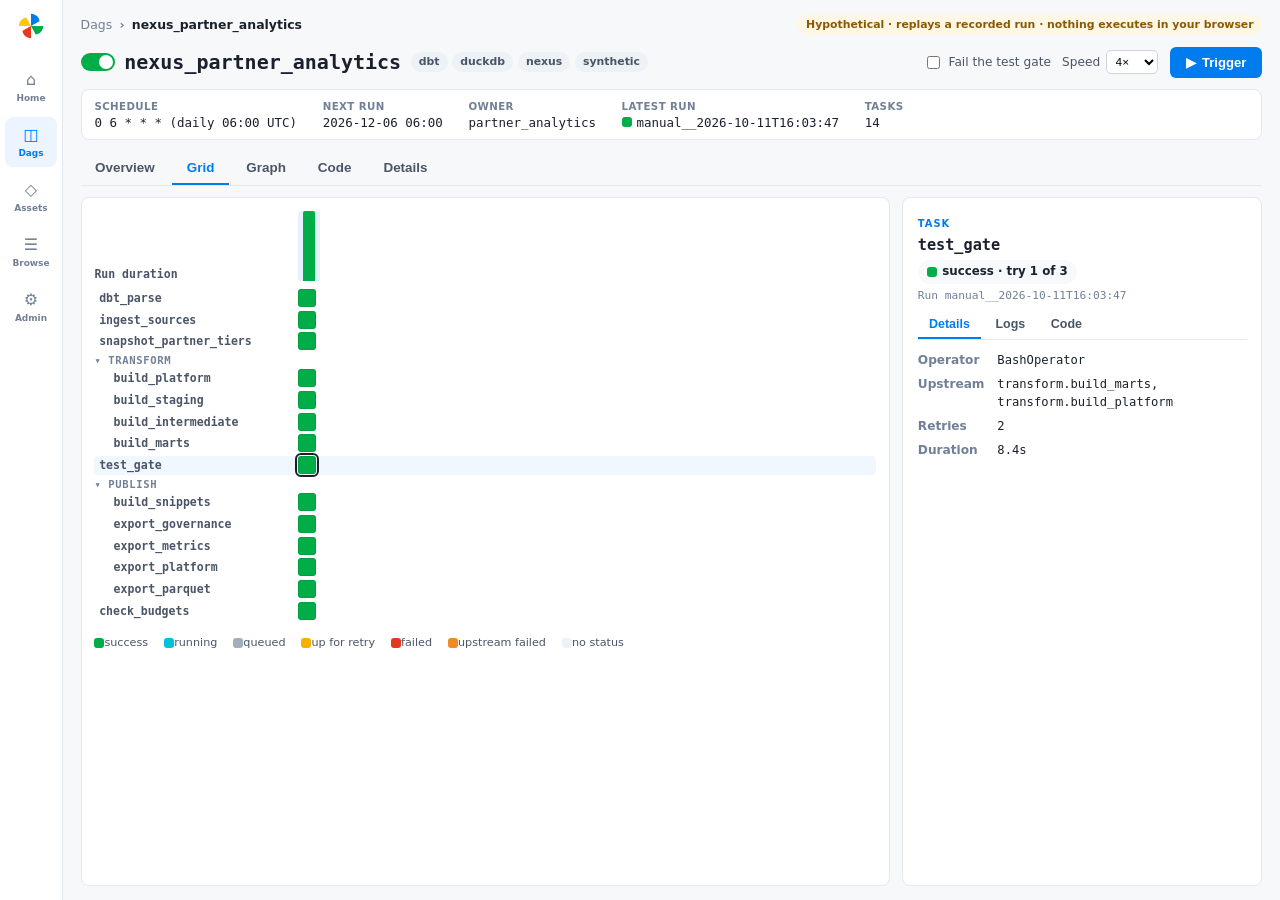
==== commit e95bc428: "Airflow-style DAG view, syntax highlighting, and a rail beside views - The Airflow tab now follows t" ====
--- a/airflow.html
+++ b/airflow.html
@@ -3,35 +3,48 @@
 <head>
   <meta charset="utf-8">
   <meta name="viewport" content="width=device-width, initial-scale=1">
-  <meta name="description" content="The NEXUS Airflow DAG: task graph, a replay of a recorded run, and each task's command and log.">
+  <meta name="description" content="The NEXUS Airflow DAG in an Airflow-style view: grid of runs, graph, code and task logs, replaying a recorded run.">
   <title>Airflow DAG | NEXUS by VIM</title>
   <link rel="icon" type="image/svg+xml" href="assets/favicon.svg">
-  <link rel="stylesheet" href="assets/site.css?v=9">
-  <link rel="stylesheet" href="assets/airflow.css?v=2">
-  <script src="assets/airflow.js?v=4" defer></script>
+  <link rel="stylesheet" href="assets/highlight.css?v=1">
+  <link rel="stylesheet" href="assets/airflow.css?v=4">
+  <script src="assets/highlight.js?v=1" defer></script>
+  <script src="assets/airflow.js?v=5" defer></script>
 </head>
-<body class="view-page af-page">
-  <main class="af" aria-label="Airflow DAG">
-    <header class="af-head">
-      <div>
-        <p class="af-kicker"><i aria-hidden="true"></i>AIRFLOW 3 · HYPOTHETICAL ORCHESTRATION</p>
-        <h1 id="af-dag">nexus_partner_analytics</h1>
-        <div class="af-meta" id="af-meta"></div>
+<body class="afu">
+  <nav class="afu-nav" aria-label="Airflow navigation">
+    <span class="afu-logo" title="Airflow (hypothetical)"><svg viewBox="0 0 32 32" aria-hidden="true"><path d="M16 16 L16 3 C21 3 25 7 25 11 Z" fill="#017cee"/><path d="M16 16 L29 16 C29 21 25 25 21 25 Z" fill="#00ad46"/><path d="M16 16 L16 29 C11 29 7 25 7 21 Z" fill="#e43921"/><path d="M16 16 L3 16 C3 11 7 7 11 7 Z" fill="#ffc80a"/></svg></span>
+    <span class="afu-navitem" title="Home (not part of this demo)">⌂<small>Home</small></span>
+    <span class="afu-navitem is-active" title="Dags">◫<small>Dags</small></span>
+    <span class="afu-navitem" title="Assets (not part of this demo)">◇<small>Assets</small></span>
+    <span class="afu-navitem" title="Browse (not part of this demo)">☰<small>Browse</small></span>
+    <span class="afu-navitem" title="Admin (not part of this demo)">⚙<small>Admin</small></span>
+  </nav>
+  <main class="afu-main">
+    <div class="afu-crumbs"><span>Dags</span><b>›</b><strong id="afu-dag-crumb">nexus_partner_analytics</strong><em class="afu-demo">Hypothetical · replays a recorded run · nothing executes in your browser</em></div>
+    <header class="afu-head">
+      <div class="afu-title">
+        <span class="afu-toggle" title="DAG is unpaused"><i></i></span>
+        <h1 id="afu-dag">nexus_partner_analytics</h1>
+        <div class="afu-tags" id="afu-tags"></div>
       </div>
-      <div class="af-controls">
-        <button type="button" id="af-trigger" class="af-trigger">▶ Trigger DAG run</button>
-        <label class="af-check"><input type="checkbox" id="af-fail"> Fail the test gate</label>
-        <label class="af-speed">Speed <select id="af-speed"><option value="1">1× (recorded)</option><option value="4" selected>4×</option><option value="12">12×</option></select></label>
-        <button type="button" id="af-source" class="af-source">DAG source ↗</button>
+      <div class="afu-actions">
+        <label class="afu-opt"><input type="checkbox" id="afu-fail"> Fail the test gate</label>
+        <label class="afu-opt">Speed <select id="afu-speed"><option value="1">1×</option><option value="4" selected>4×</option><option value="12">12×</option></select></label>
+        <button type="button" class="afu-trigger" id="afu-trigger"><span aria-hidden="true">▶</span> Trigger</button>
       </div>
     </header>
-    <section class="af-run" aria-live="polite"><span class="af-run-state" id="af-run-state">No run yet</span><span id="af-run-note">Replays a recorded <code>airflow dags test</code> run along the DAG's dependencies. Nothing executes in your browser.</span></section>
-    <div class="af-body">
-      <div class="af-graph-wrap"><div class="af-graph" id="af-graph" role="img" aria-label="Airflow task graph"></div><div class="af-legend" id="af-legend"></div></div>
-      <aside class="af-side">
-        <div class="af-task" id="af-task"></div>
-        <div class="af-log"><div class="af-log-head">Run log</div><pre id="af-log"></pre></div>
-      </aside>
+    <dl class="afu-facts" id="afu-facts"></dl>
+    <div class="afu-tabs" role="tablist" aria-label="DAG views">
+      <button type="button" role="tab" data-tab="overview" aria-selected="false">Overview</button>
+      <button type="button" role="tab" data-tab="grid" aria-selected="true">Grid</button>
+      <button type="button" role="tab" data-tab="graph" aria-selected="false">Graph</button>
+      <button type="button" role="tab" data-tab="code" aria-selected="false">Code</button>
+      <button type="button" role="tab" data-tab="details" aria-selected="false">Details</button>
+    </div>
+    <div class="afu-body">
+      <section class="afu-pane" id="afu-pane" aria-live="polite"></section>
+      <aside class="afu-panel" id="afu-panel" aria-live="polite"></aside>
     </div>
   </main>
 </body>
--- a/assets/highlight.css
+++ b/assets/highlight.css
@@ -0,0 +1,14 @@
+/* Syntax colours for dark code panels (dbt view, Airflow code, SQL editor). */
+.hl-kw{color:#ff9ecb;font-weight:600}
+.hl-fn,.hl-def{color:#7fd4ff}
+.hl-builtin{color:#8be9c9}
+.hl-str{color:#b8f28c}
+.hl-num{color:#ffc97a}
+.hl-com{color:#7d93b2;font-style:italic}
+.hl-jinja{color:#f4ca72;background:rgba(244,202,114,.09);border-radius:3px}
+.hl-ident{color:#e2efff}
+.hl-type{color:#c9a7ff}
+.hl-op{color:#9fb6d3}
+.hl-deco{color:#ffb07a}
+.hl-key{color:#7fd4ff}
+.code-line{display:block}.code-ln{display:inline-block;min-width:2.4em;margin-right:1.1em;color:#4f6b8f;text-align:right;user-select:none}
--- a/assets/airflow.css
+++ b/assets/airflow.css
@@ -1,46 +1,71 @@
-.af-page{background:#f4f7fb}
-.af{display:flex;flex-direction:column;gap:.8rem;min-height:100vh;padding:1rem;box-sizing:border-box}
-.af-head{display:flex;justify-content:space-between;align-items:flex-end;flex-wrap:wrap;gap:1rem;padding:1.1rem 1.2rem;border-radius:12px;color:#e6fff9;background:linear-gradient(120deg,#062a2f,#0b3d46 55%,#0e2f4a)}
-.af-kicker{display:flex;align-items:center;gap:.5rem;margin:0 0 .3rem;color:#5fe0c8;font-size:.62rem;font-weight:850;letter-spacing:.14em}
-.af-kicker i{width:8px;height:8px;border-radius:50%;background:#5fe0c8;animation:afpulse 1.8s ease-out infinite}
-.af-head h1{margin:0 0 .6rem;font:800 1.45rem ui-monospace,SFMono-Regular,Menlo,monospace;letter-spacing:-.02em}
-.af-meta{display:flex;flex-wrap:wrap;gap:.35rem}
-.af-chip{display:inline-flex;gap:.35rem;align-items:baseline;padding:.18rem .55rem;border:1px solid #1f6a6e;border-radius:999px;background:rgba(0,0,0,.18)}.af-chip small{color:#8fd8cb;font-size:.56rem;font-weight:800;text-transform:uppercase;letter-spacing:.06em}.af-chip b{font-size:.68rem;color:#fff}
-.af-controls{display:flex;flex-wrap:wrap;align-items:center;gap:.6rem}
-.af-trigger{padding:.6rem 1rem;border:0;border-radius:8px;background:#19c39b;color:#04221d;font-size:.8rem;font-weight:900;cursor:pointer;box-shadow:0 6px 22px rgba(25,195,155,.35)}.af-trigger:hover{background:#3ee0b8}.af-trigger.is-running{background:#ffd27a;color:#2a1c00}
-.af-check,.af-speed{display:flex;align-items:center;gap:.35rem;color:#cdeee8;font-size:.7rem;font-weight:700}
-.af-speed select{padding:.25rem .3rem;border-radius:5px;border:1px solid #1f6a6e;background:#082c33;color:#e6fff9;font-size:.68rem}
-.af-source{padding:.5rem .8rem;border:1px solid #5fe0c8;border-radius:8px;background:none;color:#e6fff9;font-size:.72rem;font-weight:800;cursor:pointer}.af-source:hover{background:rgba(95,224,200,.12)}
-.af-run{display:flex;flex-wrap:wrap;align-items:center;gap:.8rem;color:#45617f;font-size:.72rem}.af-run code{padding:.05rem .3rem;border-radius:4px;background:#dfe9f5}
-.af-run-state{padding:.25rem .7rem;border-radius:999px;background:#e3eaf3;color:#33475f;font-weight:850}
-.af-body{display:grid;grid-template-columns:minmax(0,1fr) 340px;gap:.8rem;flex:1;min-height:0}.af-body>*{min-width:0}
-.af-graph-wrap{display:flex;flex-direction:column;border:1px solid #c7d8eb;border-radius:12px;background:#fff;overflow:hidden}
-.af-graph{flex:1;display:flex;justify-content:center;align-items:flex-start;padding:.4rem;overflow:auto;background:radial-gradient(#dbe5f0 1px,transparent 1px) 0 0/18px 18px}.af-graph svg{display:block}
-.af-group{fill:rgba(25,195,155,.05);stroke:#9fd9cb;stroke-dasharray:5 4}.af-group-label{fill:#2b7f70;font:800 10px ui-monospace,SFMono-Regular,Menlo,monospace;letter-spacing:.04em}
-.af-edge{fill:none;stroke:#b5c5d8;stroke-width:1.6}.af-edge.is-done{stroke:#0ca30c;stroke-width:2}
-.af-node{cursor:pointer}.af-box{fill:#fff;stroke:#c7d8eb;stroke-width:1.2}.af-node:hover .af-box{stroke:#1769c6}.af-node:focus{outline:none}.af-node:focus-visible .af-box{stroke:var(--gold);stroke-width:3}
-.af-node.is-selected .af-box{stroke:#17233d;stroke-width:2.4}
-.af-name{fill:#17233d;font:700 12px ui-monospace,SFMono-Regular,Menlo,monospace}.af-state{fill:#5b6e84;font:500 10.5px system-ui,sans-serif}
-.af-stripe{fill:#c7d0db}
-.af-s-queued .af-stripe{fill:#9aabbf}.af-s-running .af-stripe{fill:#2a78d6}.af-s-success .af-stripe{fill:#0ca30c}.af-s-up_for_retry .af-stripe{fill:#fab219}.af-s-failed .af-stripe{fill:#d03b3b}.af-s-upstream_failed .af-stripe{fill:#ec835a}
-.af-s-running .af-box{stroke:#2a78d6;stroke-width:2;animation:afrun 1s ease-in-out infinite alternate}.af-s-success .af-box{fill:#f1fbf1}.af-s-failed .af-box{fill:#fdeeee;stroke:#d03b3b}.af-s-up_for_retry .af-box{fill:#fff8e6}.af-s-upstream_failed .af-box{fill:#fdf1ea}
-.af-legend{display:flex;flex-wrap:wrap;gap:.3rem .9rem;padding:.6rem .9rem;border-top:1px solid #dbe5f0;color:#45617f;font-size:.64rem;font-weight:700}
-.af-leg,.af-badge{display:inline-flex;align-items:center;gap:.35rem}.af-leg i,.af-badge i{width:10px;height:10px;border-radius:3px;background:#c7d0db}
-.af-s-queued i{background:#9aabbf}.af-s-running i{background:#2a78d6}.af-s-success i{background:#0ca30c}.af-s-up_for_retry i{background:#fab219}.af-s-failed i{background:#d03b3b}.af-s-upstream_failed i{background:#ec835a}
-.af-run-state.af-s-running{background:#e5effc;color:#0b4fa8}.af-run-state.af-s-success{background:#e6f6ea;color:#0a6b0a}.af-run-state.af-s-failed{background:#fbe9e9;color:#a02828}
-.af-side{display:flex;flex-direction:column;gap:.8rem;min-height:0}
-.af-task{padding:1rem;border:1px solid #c7d8eb;border-radius:12px;background:#fff;overflow:auto}
-.af-eyebrow{color:#1f8f7a;font-size:.58rem;font-weight:850;letter-spacing:.12em}
-.af-task h2{margin:.2rem 0 .5rem;font:800 .95rem ui-monospace,SFMono-Regular,Menlo,monospace;overflow-wrap:anywhere}
-.af-badge{margin:0 0 .7rem;padding:.2rem .6rem;border-radius:999px;background:#f1f4f8;color:#17233d;font-size:.66rem;font-weight:800}
-.af-facts{display:grid;grid-template-columns:auto minmax(0,1fr);gap:.3rem .7rem;margin:0 0 .7rem;font-size:.68rem}.af-facts dt{color:#45617f;font-weight:800}.af-facts dd{margin:0;overflow-wrap:anywhere;font-family:ui-monospace,SFMono-Regular,Menlo,monospace}
-.af-cmd,.af-tail{margin:0 0 .6rem;padding:.6rem .7rem;border-radius:7px;background:#0e213b;color:#d6e9fa;font:400 .64rem/1.5 ui-monospace,SFMono-Regular,Menlo,monospace;white-space:pre-wrap;overflow-wrap:anywhere}
-.af-doc{margin:0 0 .6rem;color:#5b6e84;font-size:.7rem}.af-mini{margin:.2rem 0 .3rem;color:#45617f;font-size:.58rem;font-weight:850;letter-spacing:.1em;text-transform:uppercase}
-.af-actions{display:flex;flex-wrap:wrap;gap:.4rem}.af-actions button{padding:.4rem .75rem;border:1px solid #19a383;border-radius:999px;background:#fff;color:#0f6f5b;font-size:.68rem;font-weight:800;cursor:pointer}.af-actions button:first-child{background:#19a383;color:#fff}
-.af-log{display:flex;flex-direction:column;flex:1;min-height:220px;border:1px solid #1f3d63;border-radius:12px;background:#0b1b31;overflow:hidden}
-.af-log-head{padding:.5rem .8rem;border-bottom:1px solid #1f3d63;color:#5fe0c8;font-size:.6rem;font-weight:850;letter-spacing:.12em;text-transform:uppercase}
-.af-log pre{flex:1;margin:0;padding:.7rem .8rem;overflow:auto;color:#cfe3f7;font:400 .64rem/1.55 ui-monospace,SFMono-Regular,Menlo,monospace;white-space:pre-wrap;max-height:340px}
-@keyframes afpulse{0%{box-shadow:0 0 0 0 rgba(95,224,200,.7)}70%{box-shadow:0 0 0 7px rgba(95,224,200,0)}100%{box-shadow:0 0 0 0 rgba(95,224,200,0)}}
-@keyframes afrun{from{stroke-opacity:1}to{stroke-opacity:.35}}
-@media(prefers-reduced-motion:reduce){.af-kicker i,.af-s-running .af-box{animation:none}}
-@media(max-width:900px){.af-body{grid-template-columns:minmax(0,1fr)}}
+/* Airflow-style UI for the hypothetical DAG (light, like the Airflow 3 web UI). */
+.afu{display:flex;min-height:100vh;margin:0;color:#1a202c;background:#f7f8fa;font:400 14px/1.5 system-ui,-apple-system,"Segoe UI",sans-serif}
+.afu-nav{display:flex;flex-direction:column;align-items:center;gap:.3rem;width:62px;padding:.7rem 0;background:#fff;border-right:1px solid #e2e8f0}
+.afu-logo svg{width:30px;height:30px;margin-bottom:.6rem}
+.afu-navitem{display:flex;flex-direction:column;align-items:center;width:52px;padding:.4rem 0;border-radius:8px;color:#718096;font-size:1rem;cursor:default}
+.afu-navitem small{font-size:.56rem;font-weight:600}.afu-navitem.is-active{background:#ebf4ff;color:#017cee}
+.afu-main{flex:1;min-width:0;display:flex;flex-direction:column;gap:.7rem;padding:.9rem 1.1rem}
+.afu-crumbs{display:flex;flex-wrap:wrap;align-items:center;gap:.45rem;color:#718096;font-size:.78rem}.afu-crumbs strong{color:#1a202c}
+.afu-demo{margin-left:auto;padding:.15rem .55rem;border-radius:999px;background:#fff7e6;color:#8a5a00;font-size:.68rem;font-style:normal;font-weight:600}
+.afu-head{display:flex;justify-content:space-between;align-items:center;flex-wrap:wrap;gap:.8rem}
+.afu-title{display:flex;align-items:center;flex-wrap:wrap;gap:.6rem}.afu-title h1{margin:0;font:700 1.25rem ui-monospace,SFMono-Regular,Menlo,monospace}
+.afu-toggle{position:relative;width:34px;height:18px;border-radius:999px;background:#00ad46}.afu-toggle i{position:absolute;top:2px;right:2px;width:14px;height:14px;border-radius:50%;background:#fff}
+.afu-tags{display:flex;gap:.3rem}.afu-tag{padding:.1rem .5rem;border-radius:999px;background:#edf2f7;color:#4a5568;font-size:.68rem;font-weight:600}
+.afu-actions{display:flex;align-items:center;flex-wrap:wrap;gap:.7rem}
+.afu-opt{display:flex;align-items:center;gap:.35rem;color:#4a5568;font-size:.76rem}.afu-opt select{padding:.2rem .3rem;border:1px solid #cbd5e0;border-radius:5px;background:#fff;font-size:.74rem}
+.afu-trigger{display:inline-flex;align-items:center;gap:.4rem;padding:.5rem 1rem;border:0;border-radius:6px;background:#017cee;color:#fff;font-size:.82rem;font-weight:700;cursor:pointer}.afu-trigger:hover{background:#0263c2}.afu-trigger.is-running{background:#e43921}
+.afu-facts{display:flex;flex-wrap:wrap;gap:.4rem 1.6rem;margin:0;padding:.6rem .8rem;border:1px solid #e2e8f0;border-radius:8px;background:#fff}
+.afu-facts div{display:flex;flex-direction:column}.afu-facts dt{color:#718096;font-size:.64rem;font-weight:700;text-transform:uppercase;letter-spacing:.04em}.afu-facts dd{display:flex;align-items:center;gap:.3rem;margin:0;font:500 .78rem ui-monospace,SFMono-Regular,Menlo,monospace}
+.afu-tabs{display:flex;gap:.2rem;border-bottom:1px solid #e2e8f0}
+.afu-tabs button{padding:.5rem .9rem;border:0;border-bottom:2px solid transparent;background:none;color:#4a5568;font-size:.84rem;font-weight:600;cursor:pointer}
+.afu-tabs button[aria-selected="true"]{border-color:#017cee;color:#017cee}
+.afu-body{display:grid;grid-template-columns:minmax(0,1fr) 360px;gap:.8rem;flex:1;min-height:0}.afu-body>*{min-width:0}
+.afu-pane{padding:.8rem;border:1px solid #e2e8f0;border-radius:8px;background:#fff;overflow:auto}
+.afu-panel{padding:.9rem;border:1px solid #e2e8f0;border-radius:8px;background:#fff;overflow:auto}
+/* Grid: one column per run, one row per task */
+.afu-grid{display:grid;gap:3px}
+.afu-grid-row{display:grid;grid-template-columns:200px repeat(var(--runs),22px);gap:4px;align-items:center}
+.afu-grid-row.is-selected{background:#f0f7ff;border-radius:4px}
+.afu-grid-head{height:70px;align-items:end;margin-bottom:.3rem}
+.afu-grid-label{overflow:hidden;color:#4a5568;font:600 .72rem ui-monospace,SFMono-Regular,Menlo,monospace;text-overflow:ellipsis;white-space:nowrap}
+.afu-task-label{padding:.15rem .3rem;border:0;background:none;text-align:left;cursor:pointer}.afu-task-label:hover{color:#017cee}.afu-task-label.is-child{padding-left:1.2rem}
+.afu-grid-group .afu-grid-label{color:#718096;font-size:.66rem;text-transform:uppercase;letter-spacing:.06em}
+.afu-bar-cell{display:flex;align-items:end;justify-content:center;width:22px;height:70px;padding:0;border:0;border-radius:3px;background:none;cursor:pointer}.afu-bar-cell.is-selected{background:#e6f0ff}
+.afu-bar{display:block;width:12px;border-radius:2px 2px 0 0;background:#cbd5e0}
+.afu-sq{position:relative;width:18px;height:18px;padding:0;border:1px solid rgba(0,0,0,.08);border-radius:3px;background:#edf2f7;cursor:pointer}
+.afu-sq.is-selected{outline:2px solid #1a202c;outline-offset:1px}
+.afu-sq b{position:absolute;inset:0;display:grid;place-items:center;color:#fff;font-size:.56rem}
+.afu-s-success{background:#00ad46!important}.afu-s-running{background:#01c0e0!important;animation:afupulse 1s ease-in-out infinite alternate}.afu-s-queued{background:#a0aec0!important}.afu-s-scheduled{background:#e2e8f0!important}
+.afu-s-up_for_retry{background:#f6b100!important}.afu-s-failed{background:#e43921!important}.afu-s-upstream_failed{background:#f08a24!important}.afu-s-none{background:#edf2f7!important}
+.afu-legend{display:flex;flex-wrap:wrap;gap:.3rem 1rem;margin-top:.9rem;color:#4a5568;font-size:.7rem}.afu-legend span{display:inline-flex;align-items:center}
+.afu-dot{display:inline-block;width:10px;height:10px;border-radius:3px}
+/* Graph */
+.afu-graph svg{display:block;margin:0 auto}
+.afu-edge{fill:none;stroke:#cbd5e0;stroke-width:1.6}.afu-edge.is-done{stroke:#00ad46}
+.afu-node{cursor:pointer}.afu-node-box{fill:#fff;stroke:#cbd5e0}.afu-node:hover .afu-node-box{stroke:#017cee}.afu-node.is-selected .afu-node-box{stroke:#1a202c;stroke-width:2}
+.afu-node-bar{fill:#cbd5e0}.afu-node.afu-s-success .afu-node-bar{fill:#00ad46}.afu-node.afu-s-running .afu-node-bar{fill:#01c0e0}.afu-node.afu-s-failed .afu-node-bar{fill:#e43921}.afu-node.afu-s-up_for_retry .afu-node-bar{fill:#f6b100}.afu-node.afu-s-upstream_failed .afu-node-bar{fill:#f08a24}.afu-node.afu-s-queued .afu-node-bar{fill:#a0aec0}
+.afu-node[class*="afu-s-"]{background:none!important;animation:none}
+.afu-node-name{fill:#1a202c;font:700 11.5px ui-monospace,SFMono-Regular,Menlo,monospace}.afu-node-state{fill:#718096;font:500 10px system-ui,sans-serif}
+/* Code */
+.afu-code{display:flex;flex-direction:column;height:100%;margin:-.8rem;border-radius:8px;background:#0e213b;overflow:hidden}
+.afu-code-head{display:flex;justify-content:space-between;align-items:center;padding:.55rem .9rem;border-bottom:1px solid #2d4f75;color:#a9c2df;font:600 .74rem ui-monospace,SFMono-Regular,Menlo,monospace}
+.afu-code-head button{padding:.3rem .7rem;border:1px solid #4e709a;border-radius:999px;background:none;color:#d6e9fa;font-size:.7rem;font-weight:700;cursor:pointer}
+.afu-code pre{flex:1;margin:0;padding:.9rem;overflow:auto;color:#d6e9fa;font:400 .76rem/1.6 ui-monospace,SFMono-Regular,Menlo,monospace}
+.afu-details .afu-table{width:100%;border-collapse:collapse;font-size:.78rem}.afu-table th{width:170px;padding:.45rem .6rem;color:#4a5568;text-align:left;font-weight:600;vertical-align:top}.afu-table td{padding:.45rem .6rem;border-bottom:1px solid #edf2f7;font-family:ui-monospace,SFMono-Regular,Menlo,monospace}
+.afu-stats{display:grid;grid-template-columns:repeat(4,minmax(0,1fr));gap:.6rem}.afu-stats div{padding:.7rem .8rem;border:1px solid #e2e8f0;border-radius:8px}.afu-stats span{display:block;color:#718096;font-size:.66rem;font-weight:700;text-transform:uppercase}.afu-stats strong{font-size:1.3rem}
+.afu-pane-note{margin:.6rem 0;color:#4a5568;font-size:.78rem}
+/* Task instance panel */
+.afu-eyebrow{color:#017cee;font-size:.62rem;font-weight:800;letter-spacing:.1em;text-transform:uppercase}
+.afu-panel h2{margin:.15rem 0 .4rem;font:700 .95rem ui-monospace,SFMono-Regular,Menlo,monospace;overflow-wrap:anywhere}
+.afu-badge{display:inline-flex;align-items:center;gap:.3rem;margin:0 0 .3rem;padding:.2rem .6rem;border-radius:999px;background:#f7fafc;font-size:.74rem;font-weight:600}
+.afu-run-id{margin:0 0 .6rem;color:#718096;font:500 .7rem ui-monospace,SFMono-Regular,Menlo,monospace}
+.afu-ptabs{display:flex;gap:.2rem;margin-bottom:.7rem;border-bottom:1px solid #e2e8f0}.afu-ptabs button{padding:.35rem .7rem;border:0;border-bottom:2px solid transparent;background:none;color:#4a5568;font-size:.78rem;font-weight:600;cursor:pointer}.afu-ptabs button[aria-selected="true"]{border-color:#017cee;color:#017cee}
+.afu-kv{display:grid;grid-template-columns:auto minmax(0,1fr);gap:.35rem .8rem;margin:0 0 .6rem;font-size:.76rem}.afu-kv dt{color:#718096;font-weight:600}.afu-kv dd{margin:0;font-family:ui-monospace,SFMono-Regular,Menlo,monospace;overflow-wrap:anywhere}
+.afu-log,.afu-cmd,.afu-snippet{margin:0 0 .6rem;padding:.7rem .8rem;border-radius:6px;background:#0e213b;color:#d6e9fa;font:400 .7rem/1.55 ui-monospace,SFMono-Regular,Menlo,monospace;white-space:pre-wrap;overflow-wrap:anywhere}
+.afu-log{max-height:420px;overflow:auto}
+.afu-mini{margin:.3rem 0;color:#718096;font-size:.64rem;font-weight:700;letter-spacing:.06em;text-transform:uppercase}
+.afu-link{padding:0;border:0;background:none;color:#017cee;font-size:.78rem;font-weight:700;cursor:pointer}
+@keyframes afupulse{from{opacity:1}to{opacity:.55}}
+@media(prefers-reduced-motion:reduce){.afu-s-running{animation:none}}
+@media(max-width:900px){.afu-body{grid-template-columns:minmax(0,1fr)}.afu-nav{display:none}}
+.afu-snippet{white-space:pre;overflow-x:auto;overflow-wrap:normal}
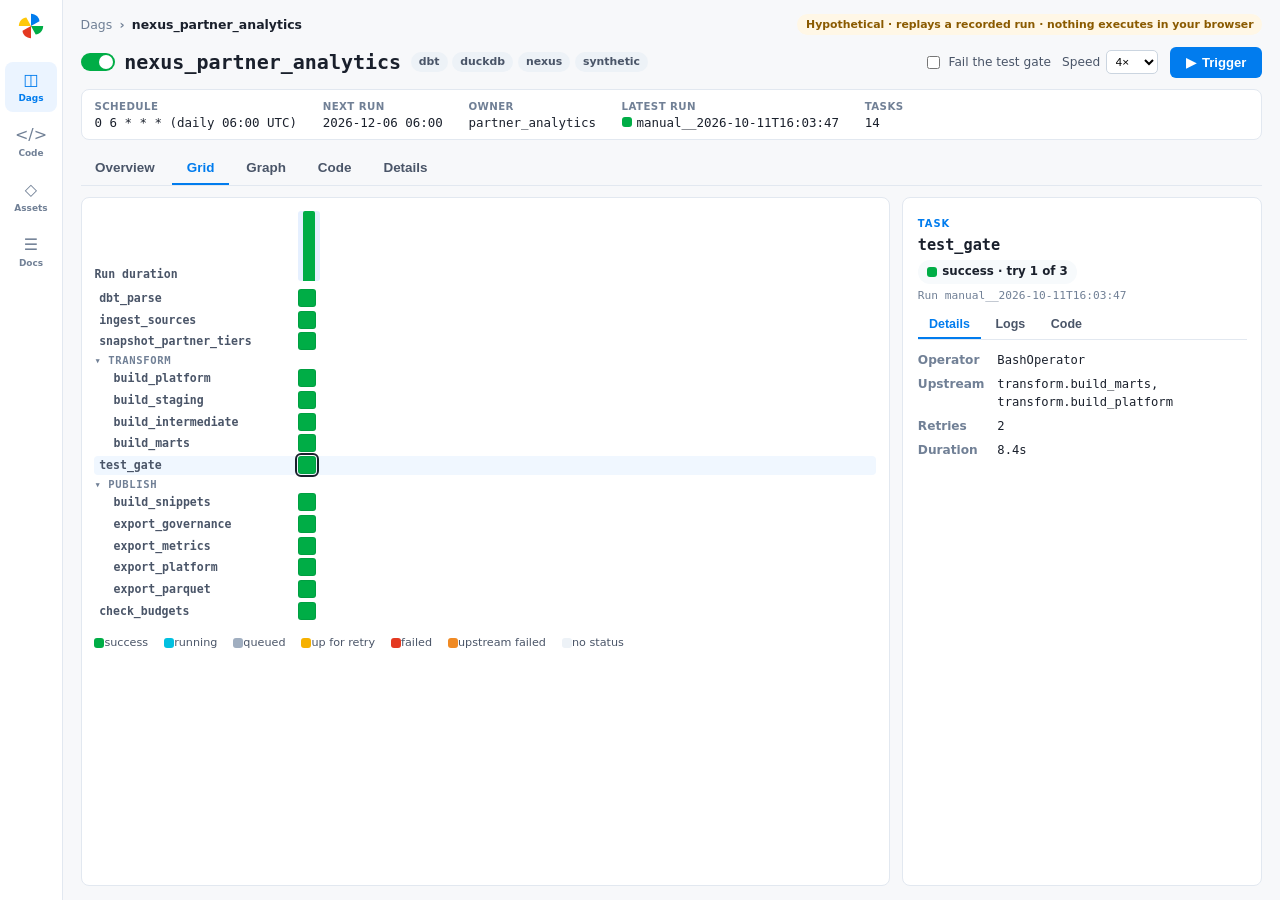
==== commit 8841ec89: "Move the Airflow code into the Airflow tab with a working nav - The dbt view's code browser drops th" ====
--- a/airflow.html
+++ b/airflow.html
@@ -7,20 +7,19 @@
   <title>Airflow DAG | NEXUS by VIM</title>
   <link rel="icon" type="image/svg+xml" href="assets/favicon.svg">
   <link rel="stylesheet" href="assets/highlight.css?v=1">
-  <link rel="stylesheet" href="assets/airflow.css?v=4">
-  <script src="assets/highlight.js?v=1" defer></script>
-  <script src="assets/airflow.js?v=5" defer></script>
+  <link rel="stylesheet" href="assets/airflow.css?v=5">
+  <script src="assets/highlight.js?v=2" defer></script>
+  <script src="assets/airflow.js?v=6" defer></script>
 </head>
 <body class="afu">
   <nav class="afu-nav" aria-label="Airflow navigation">
     <span class="afu-logo" title="Airflow (hypothetical)"><svg viewBox="0 0 32 32" aria-hidden="true"><path d="M16 16 L16 3 C21 3 25 7 25 11 Z" fill="#017cee"/><path d="M16 16 L29 16 C29 21 25 25 21 25 Z" fill="#00ad46"/><path d="M16 16 L16 29 C11 29 7 25 7 21 Z" fill="#e43921"/><path d="M16 16 L3 16 C3 11 7 7 11 7 Z" fill="#ffc80a"/></svg></span>
-    <span class="afu-navitem" title="Home (not part of this demo)">⌂<small>Home</small></span>
-    <span class="afu-navitem is-active" title="Dags">◫<small>Dags</small></span>
-    <span class="afu-navitem" title="Assets (not part of this demo)">◇<small>Assets</small></span>
-    <span class="afu-navitem" title="Browse (not part of this demo)">☰<small>Browse</small></span>
-    <span class="afu-navitem" title="Admin (not part of this demo)">⚙<small>Admin</small></span>
+    <button type="button" class="afu-navitem is-active" data-section="dags" title="Dags">◫<small>Dags</small></button>
+    <button type="button" class="afu-navitem" data-section="code" title="Airflow project code">&lt;/&gt;<small>Code</small></button>
+    <button type="button" class="afu-navitem" data-section="assets" title="Assets this DAG updates">◇<small>Assets</small></button>
+    <button type="button" class="afu-navitem" data-section="docs" title="Airflow README">☰<small>Docs</small></button>
   </nav>
-  <main class="afu-main">
+  <main class="afu-main" id="afu-dags-section">
     <div class="afu-crumbs"><span>Dags</span><b>›</b><strong id="afu-dag-crumb">nexus_partner_analytics</strong><em class="afu-demo">Hypothetical · replays a recorded run · nothing executes in your browser</em></div>
     <header class="afu-head">
       <div class="afu-title">
@@ -47,5 +46,6 @@
       <aside class="afu-panel" id="afu-panel" aria-live="polite"></aside>
     </div>
   </main>
+  <main class="afu-main afu-section" id="afu-section" hidden></main>
 </body>
 </html>
--- a/assets/airflow.css
+++ b/assets/airflow.css
@@ -69,3 +69,23 @@
 @media(prefers-reduced-motion:reduce){.afu-s-running{animation:none}}
 @media(max-width:900px){.afu-body{grid-template-columns:minmax(0,1fr)}.afu-nav{display:none}}
 .afu-snippet{white-space:pre;overflow-x:auto;overflow-wrap:normal}
+/* Working nav and its sections: Code, Assets, Docs */
+.afu-navitem{border:0;background:none;font:inherit;font-size:1rem;cursor:pointer}.afu-navitem:hover{background:#f0f5ff;color:#017cee}
+.afu-section[hidden],#afu-dags-section[hidden]{display:none}
+.afu-section-title{margin:0;font:700 1.2rem system-ui,sans-serif}
+.afu-files{display:grid;grid-template-columns:240px minmax(0,1fr);gap:.8rem;flex:1;min-height:0}
+.afu-tree{padding:.7rem;border:1px solid #e2e8f0;border-radius:8px;background:#fff;overflow:auto}
+.afu-tree-folder{margin:.5rem 0 .2rem;color:#718096;font:700 .66rem ui-monospace,SFMono-Regular,Menlo,monospace;text-transform:uppercase;letter-spacing:.06em}.afu-tree-folder:first-child{margin-top:0}
+.afu-tree-file{display:block;width:100%;padding:.3rem .5rem .3rem 1.2rem;border:0;border-radius:5px;background:none;color:#1a202c;font:500 .74rem ui-monospace,SFMono-Regular,Menlo,monospace;text-align:left;cursor:pointer;position:relative}
+.afu-tree-file:before{content:"";position:absolute;left:.45rem;top:50%;width:7px;height:7px;margin-top:-3.5px;border-radius:2px;background:#a0aec0}
+.afu-lang-python:before{background:#3fbf8f}.afu-lang-md:before{background:#e87ba4}.afu-lang-json:before{background:#f4ca72}.afu-lang-text:before{background:#a0aec0}
+.afu-tree-file:hover{background:#f0f5ff}.afu-tree-file.is-active{background:#017cee;color:#fff}
+.afu-code-file{margin:0;height:auto;min-height:520px}
+.afu-code-head em{color:#7f9bbd;font-style:normal}.afu-code-head a{color:#d6e9fa;font-size:.72rem;font-weight:700}
+.afu-assets{display:grid;grid-template-columns:repeat(auto-fill,minmax(320px,1fr));gap:.8rem}
+.afu-asset{padding:1rem;border:1px solid #e2e8f0;border-radius:8px;background:#fff}.afu-asset h2{margin:.2rem 0 .6rem;font:700 .86rem ui-monospace,SFMono-Regular,Menlo,monospace;overflow-wrap:anywhere}
+.afu-doc{max-width:860px;padding:1.2rem 1.4rem;border:1px solid #e2e8f0;border-radius:8px;background:#fff;font-size:.86rem;line-height:1.65}
+.afu-doc h2{margin:0 0 .6rem;font-size:1.3rem}.afu-doc h3,.afu-doc h4{margin:1.2rem 0 .4rem;font-size:1rem}
+.afu-doc code{padding:.05rem .3rem;border-radius:4px;background:#edf2f7;font-size:.8em}
+.afu-doc-code{margin:.6rem 0;padding:.8rem .9rem;border-radius:6px;background:#0e213b;color:#d6e9fa;font:400 .74rem/1.6 ui-monospace,SFMono-Regular,Menlo,monospace;overflow-x:auto;white-space:pre}
+@media(max-width:900px){.afu-files{grid-template-columns:minmax(0,1fr)}}
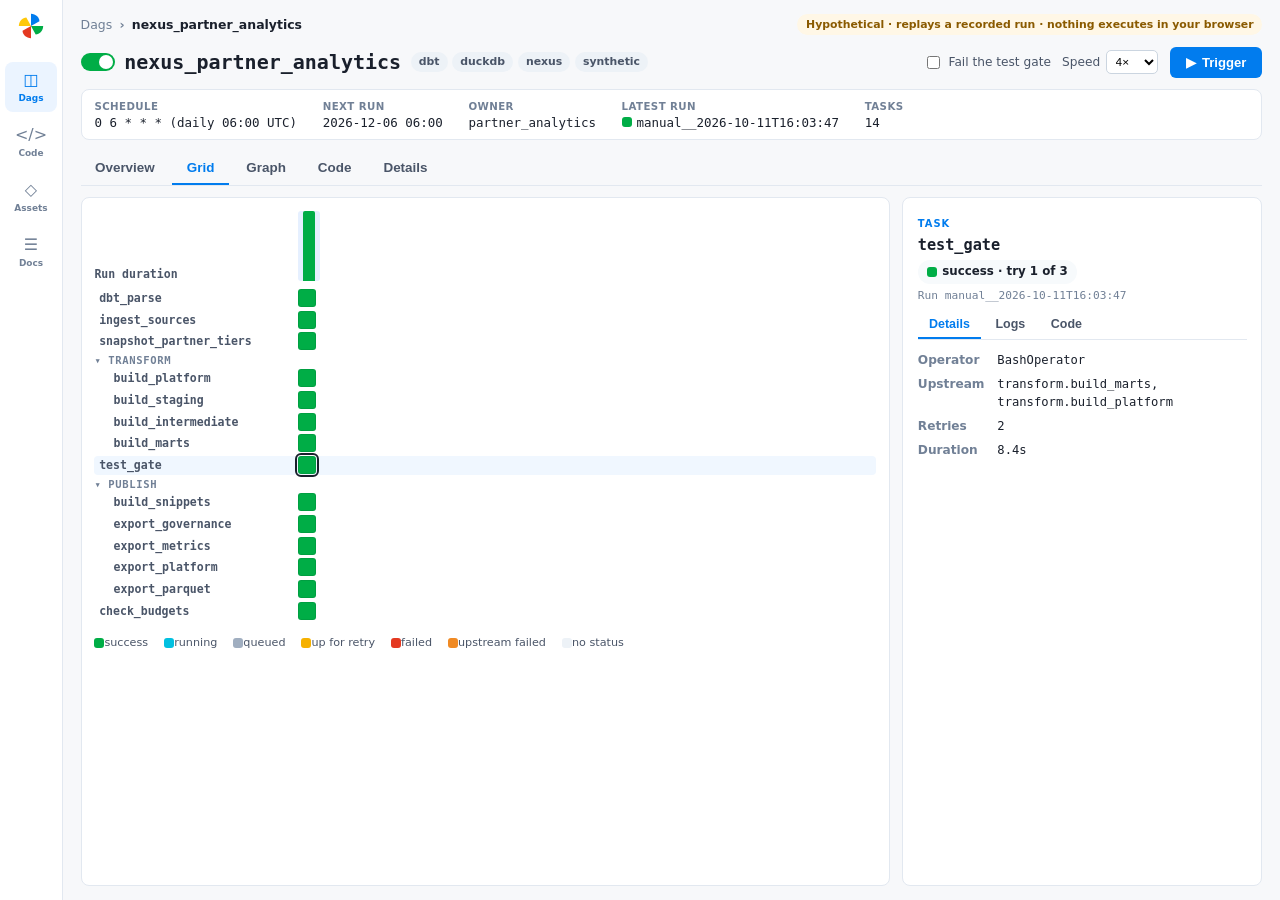
==== commit 88e5380a: "Show every Airflow file in the DAG's Code tab; version the view URLs - The DAG's Code tab is now the" ====
--- a/airflow.html
+++ b/airflow.html
@@ -7,9 +7,9 @@
   <title>Airflow DAG | NEXUS by VIM</title>
   <link rel="icon" type="image/svg+xml" href="assets/favicon.svg">
   <link rel="stylesheet" href="assets/highlight.css?v=1">
-  <link rel="stylesheet" href="assets/airflow.css?v=5">
+  <link rel="stylesheet" href="assets/airflow.css?v=7">
   <script src="assets/highlight.js?v=2" defer></script>
-  <script src="assets/airflow.js?v=6" defer></script>
+  <script src="assets/airflow.js?v=8" defer></script>
 </head>
 <body class="afu">
   <nav class="afu-nav" aria-label="Airflow navigation">
--- a/assets/airflow.css
+++ b/assets/airflow.css
@@ -89,3 +89,7 @@
 .afu-doc code{padding:.05rem .3rem;border-radius:4px;background:#edf2f7;font-size:.8em}
 .afu-doc-code{margin:.6rem 0;padding:.8rem .9rem;border-radius:6px;background:#0e213b;color:#d6e9fa;font:400 .74rem/1.6 ui-monospace,SFMono-Regular,Menlo,monospace;overflow-x:auto;white-space:pre}
 @media(max-width:900px){.afu-files{grid-template-columns:minmax(0,1fr)}}
+.afu-pane-code{padding:0;border:0;background:none;overflow:visible}
+.afu-pane-code .afu-files{height:100%;min-height:560px}
+.afu-tree-title{margin:0 0 .4rem;color:#017cee;font-size:.68rem;font-weight:800}
+.afu-body.is-wide{grid-template-columns:minmax(0,1fr)}.afu-body.is-wide .afu-panel{display:none}
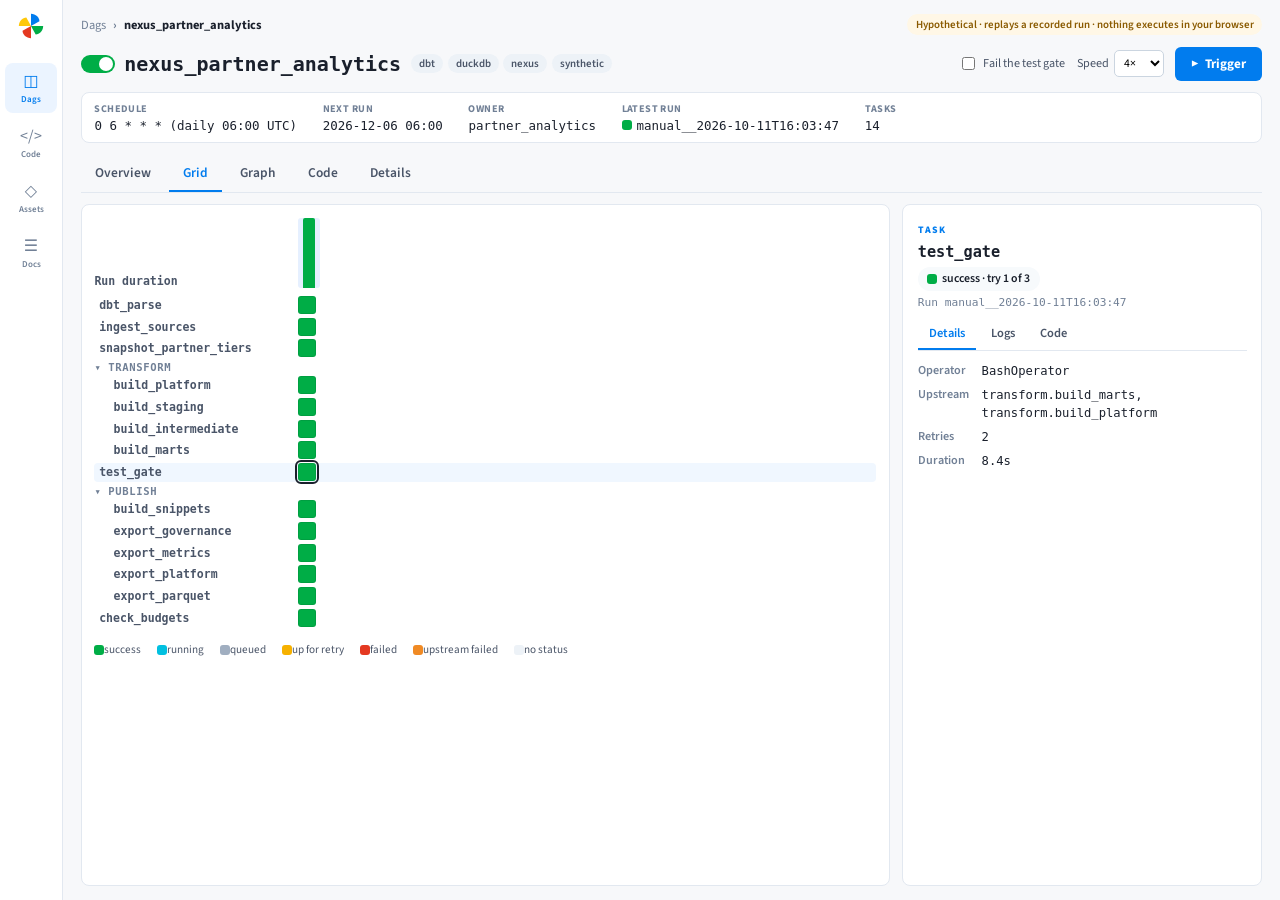
==== commit f30b8555: "Set the site in PlayStation's SST, with Source Sans 3 as the fallback SST is Sony's licensed brand f" ====
--- a/airflow.html
+++ b/airflow.html
@@ -6,8 +6,12 @@
   <meta name="description" content="The NEXUS Airflow DAG in an Airflow-style view: grid of runs, graph, code and task logs, replaying a recorded run.">
   <title>Airflow DAG | NEXUS by VIM</title>
   <link rel="icon" type="image/svg+xml" href="assets/favicon.svg">
-  <link rel="stylesheet" href="assets/highlight.css?v=1">
-  <link rel="stylesheet" href="assets/airflow.css?v=7">
+  <link rel="preconnect" href="https://fonts.googleapis.com">
+  <link rel="preconnect" href="https://fonts.gstatic.com" crossorigin>
+  <link rel="stylesheet" href="https://fonts.googleapis.com/css2?family=Source+Sans+3:ital,wght@0,300..900;1,300..900&display=swap">
+  <link rel="stylesheet" href="assets/fonts.css?v=1">
+  <link rel="stylesheet" href="assets/highlight.css?v=2">
+  <link rel="stylesheet" href="assets/airflow.css?v=8">
   <script src="assets/highlight.js?v=2" defer></script>
   <script src="assets/airflow.js?v=8" defer></script>
 </head>
--- a/assets/fonts.css
+++ b/assets/fonts.css
@@ -0,0 +1,6 @@
+/* Typography. PlayStation's brand face is SST (Sony, licensed from Monotype), which
+   cannot be redistributed, so it is requested first for anyone who has it installed and
+   Source Sans 3, a free humanist sans close to it, is served to everyone else. Code keeps
+   its monospace face. */
+:root{--font-ui:"SST","SST W01 Roman","Source Sans 3","Source Sans Pro",system-ui,-apple-system,"Segoe UI",sans-serif}
+button,input,select,textarea{font-family:var(--font-ui)}
--- a/assets/airflow.css
+++ b/assets/airflow.css
@@ -1,5 +1,5 @@
 /* Airflow-style UI for the hypothetical DAG (light, like the Airflow 3 web UI). */
-.afu{display:flex;min-height:100vh;margin:0;color:#1a202c;background:#f7f8fa;font:400 14px/1.5 system-ui,-apple-system,"Segoe UI",sans-serif}
+.afu{display:flex;min-height:100vh;margin:0;color:#1a202c;background:#f7f8fa;font:400 14px/1.5 var(--font-ui)}
 .afu-nav{display:flex;flex-direction:column;align-items:center;gap:.3rem;width:62px;padding:.7rem 0;background:#fff;border-right:1px solid #e2e8f0}
 .afu-logo svg{width:30px;height:30px;margin-bottom:.6rem}
 .afu-navitem{display:flex;flex-direction:column;align-items:center;width:52px;padding:.4rem 0;border-radius:8px;color:#718096;font-size:1rem;cursor:default}
@@ -45,7 +45,7 @@
 .afu-node{cursor:pointer}.afu-node-box{fill:#fff;stroke:#cbd5e0}.afu-node:hover .afu-node-box{stroke:#017cee}.afu-node.is-selected .afu-node-box{stroke:#1a202c;stroke-width:2}
 .afu-node-bar{fill:#cbd5e0}.afu-node.afu-s-success .afu-node-bar{fill:#00ad46}.afu-node.afu-s-running .afu-node-bar{fill:#01c0e0}.afu-node.afu-s-failed .afu-node-bar{fill:#e43921}.afu-node.afu-s-up_for_retry .afu-node-bar{fill:#f6b100}.afu-node.afu-s-upstream_failed .afu-node-bar{fill:#f08a24}.afu-node.afu-s-queued .afu-node-bar{fill:#a0aec0}
 .afu-node[class*="afu-s-"]{background:none!important;animation:none}
-.afu-node-name{fill:#1a202c;font:700 11.5px ui-monospace,SFMono-Regular,Menlo,monospace}.afu-node-state{fill:#718096;font:500 10px system-ui,sans-serif}
+.afu-node-name{fill:#1a202c;font:700 11.5px ui-monospace,SFMono-Regular,Menlo,monospace}.afu-node-state{fill:#718096;font:500 10px var(--font-ui)}
 /* Code */
 .afu-code{display:flex;flex-direction:column;height:100%;margin:-.8rem;border-radius:8px;background:#0e213b;overflow:hidden}
 .afu-code-head{display:flex;justify-content:space-between;align-items:center;padding:.55rem .9rem;border-bottom:1px solid #2d4f75;color:#a9c2df;font:600 .74rem ui-monospace,SFMono-Regular,Menlo,monospace}
@@ -72,7 +72,7 @@
 /* Working nav and its sections: Code, Assets, Docs */
 .afu-navitem{border:0;background:none;font:inherit;font-size:1rem;cursor:pointer}.afu-navitem:hover{background:#f0f5ff;color:#017cee}
 .afu-section[hidden],#afu-dags-section[hidden]{display:none}
-.afu-section-title{margin:0;font:700 1.2rem system-ui,sans-serif}
+.afu-section-title{margin:0;font:700 1.2rem var(--font-ui)}
 .afu-files{display:grid;grid-template-columns:240px minmax(0,1fr);gap:.8rem;flex:1;min-height:0}
 .afu-tree{padding:.7rem;border:1px solid #e2e8f0;border-radius:8px;background:#fff;overflow:auto}
 .afu-tree-folder{margin:.5rem 0 .2rem;color:#718096;font:700 .66rem ui-monospace,SFMono-Regular,Menlo,monospace;text-transform:uppercase;letter-spacing:.06em}.afu-tree-folder:first-child{margin-top:0}
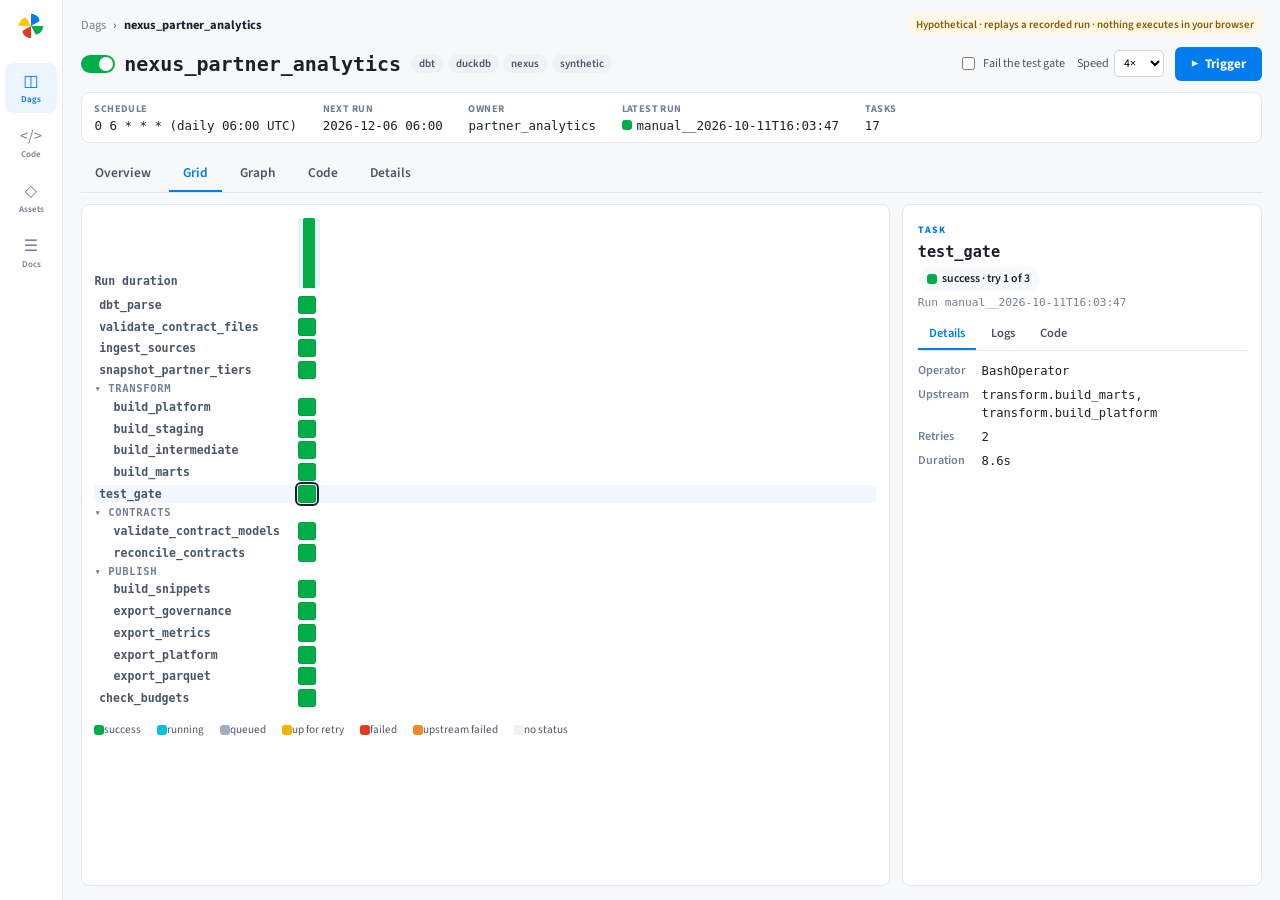
==== commit 4b134a05: "Add stakeholder data contracts checked by dbt and Great Expectations Partners and Finance each own a" ====
--- a/airflow.html
+++ b/airflow.html
@@ -13,7 +13,7 @@
   <link rel="stylesheet" href="assets/highlight.css?v=2">
   <link rel="stylesheet" href="assets/airflow.css?v=8">
   <script src="assets/highlight.js?v=2" defer></script>
-  <script src="assets/airflow.js?v=8" defer></script>
+  <script src="assets/airflow.js?v=9" defer></script>
 </head>
 <body class="afu">
   <nav class="afu-nav" aria-label="Airflow navigation">
